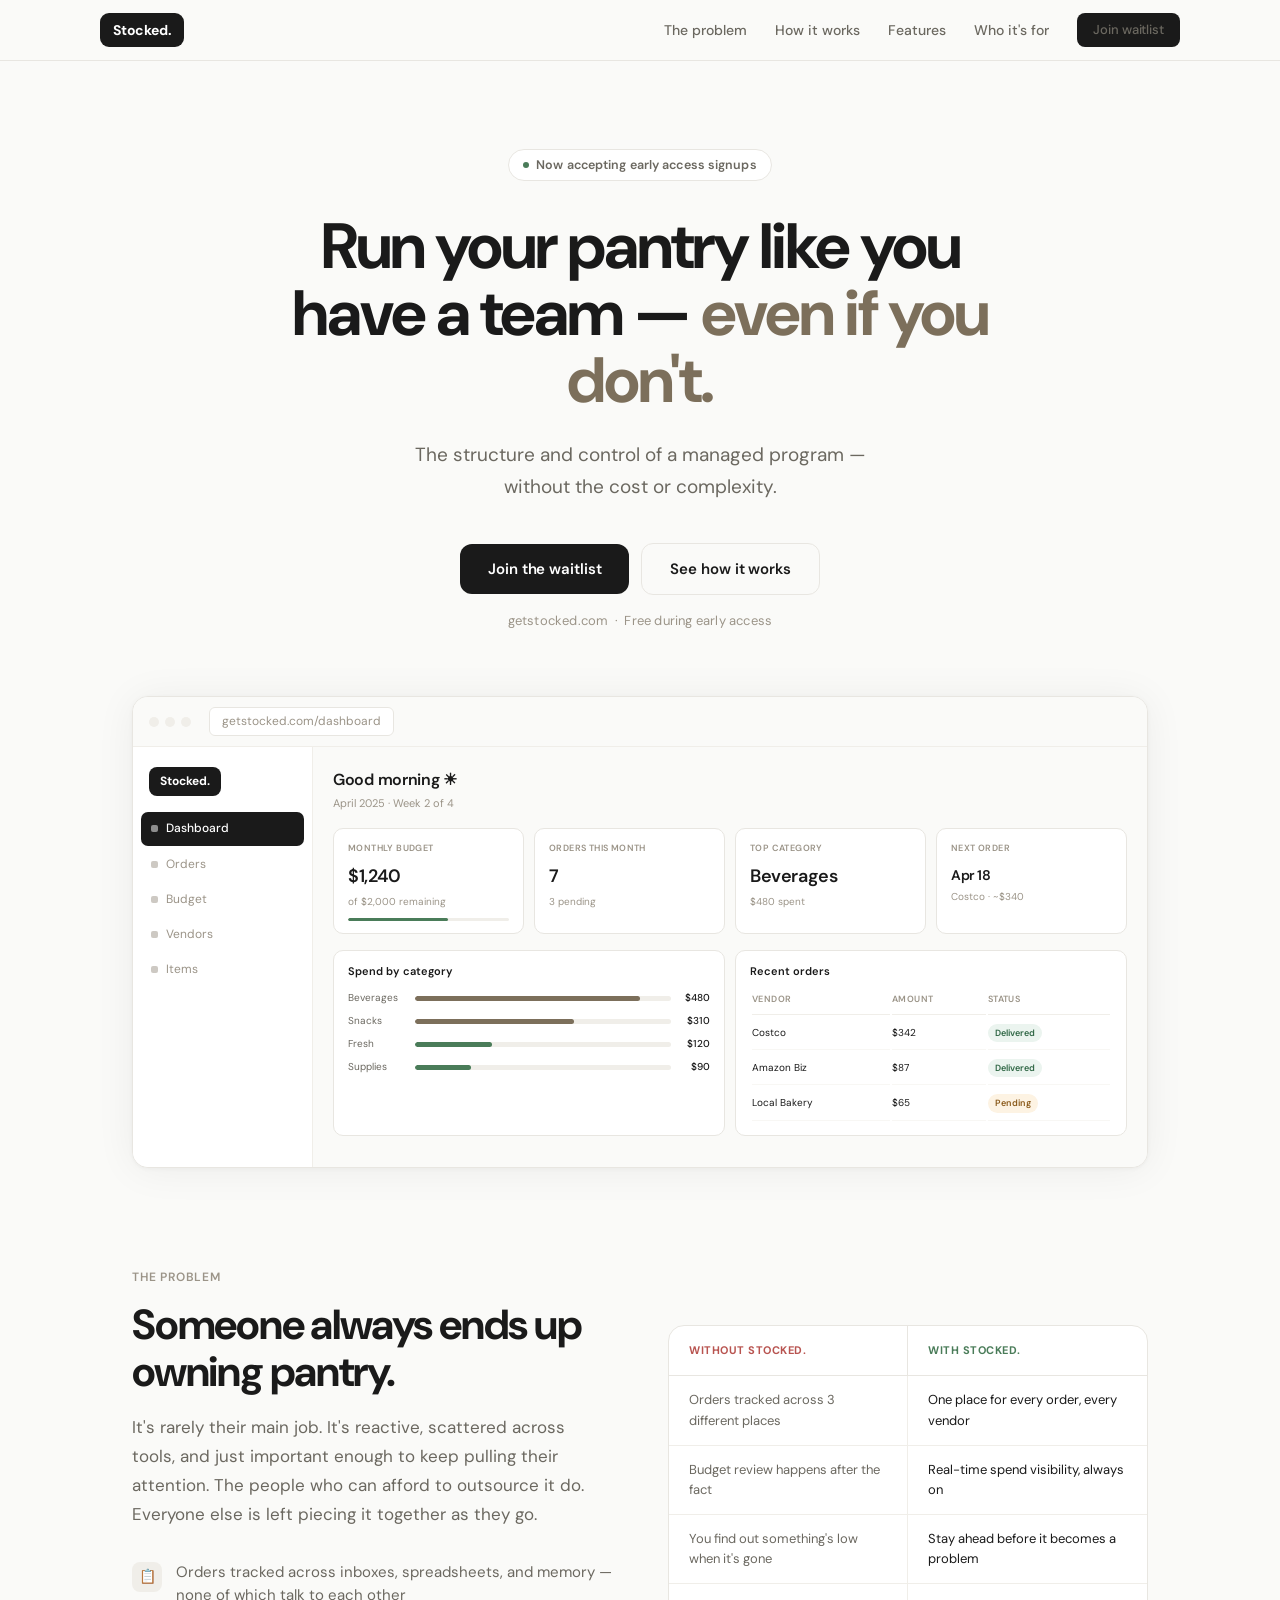
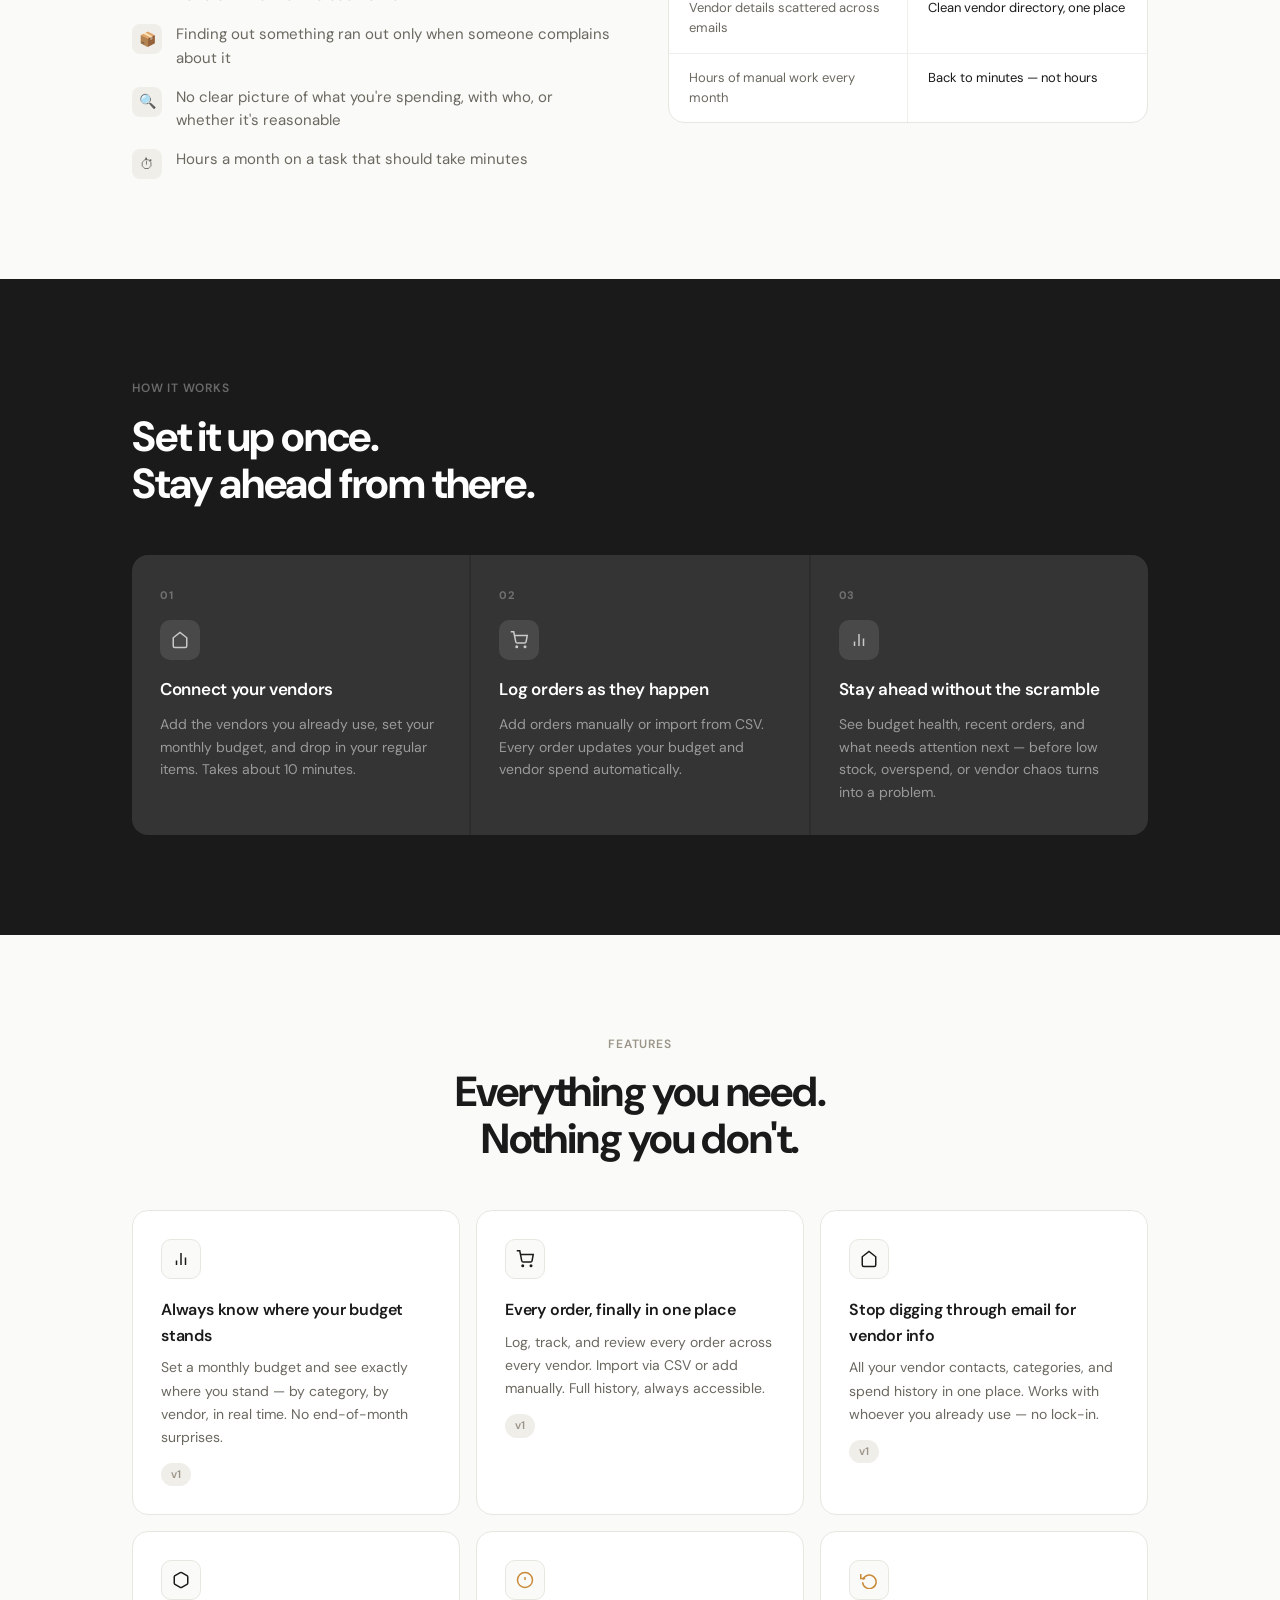
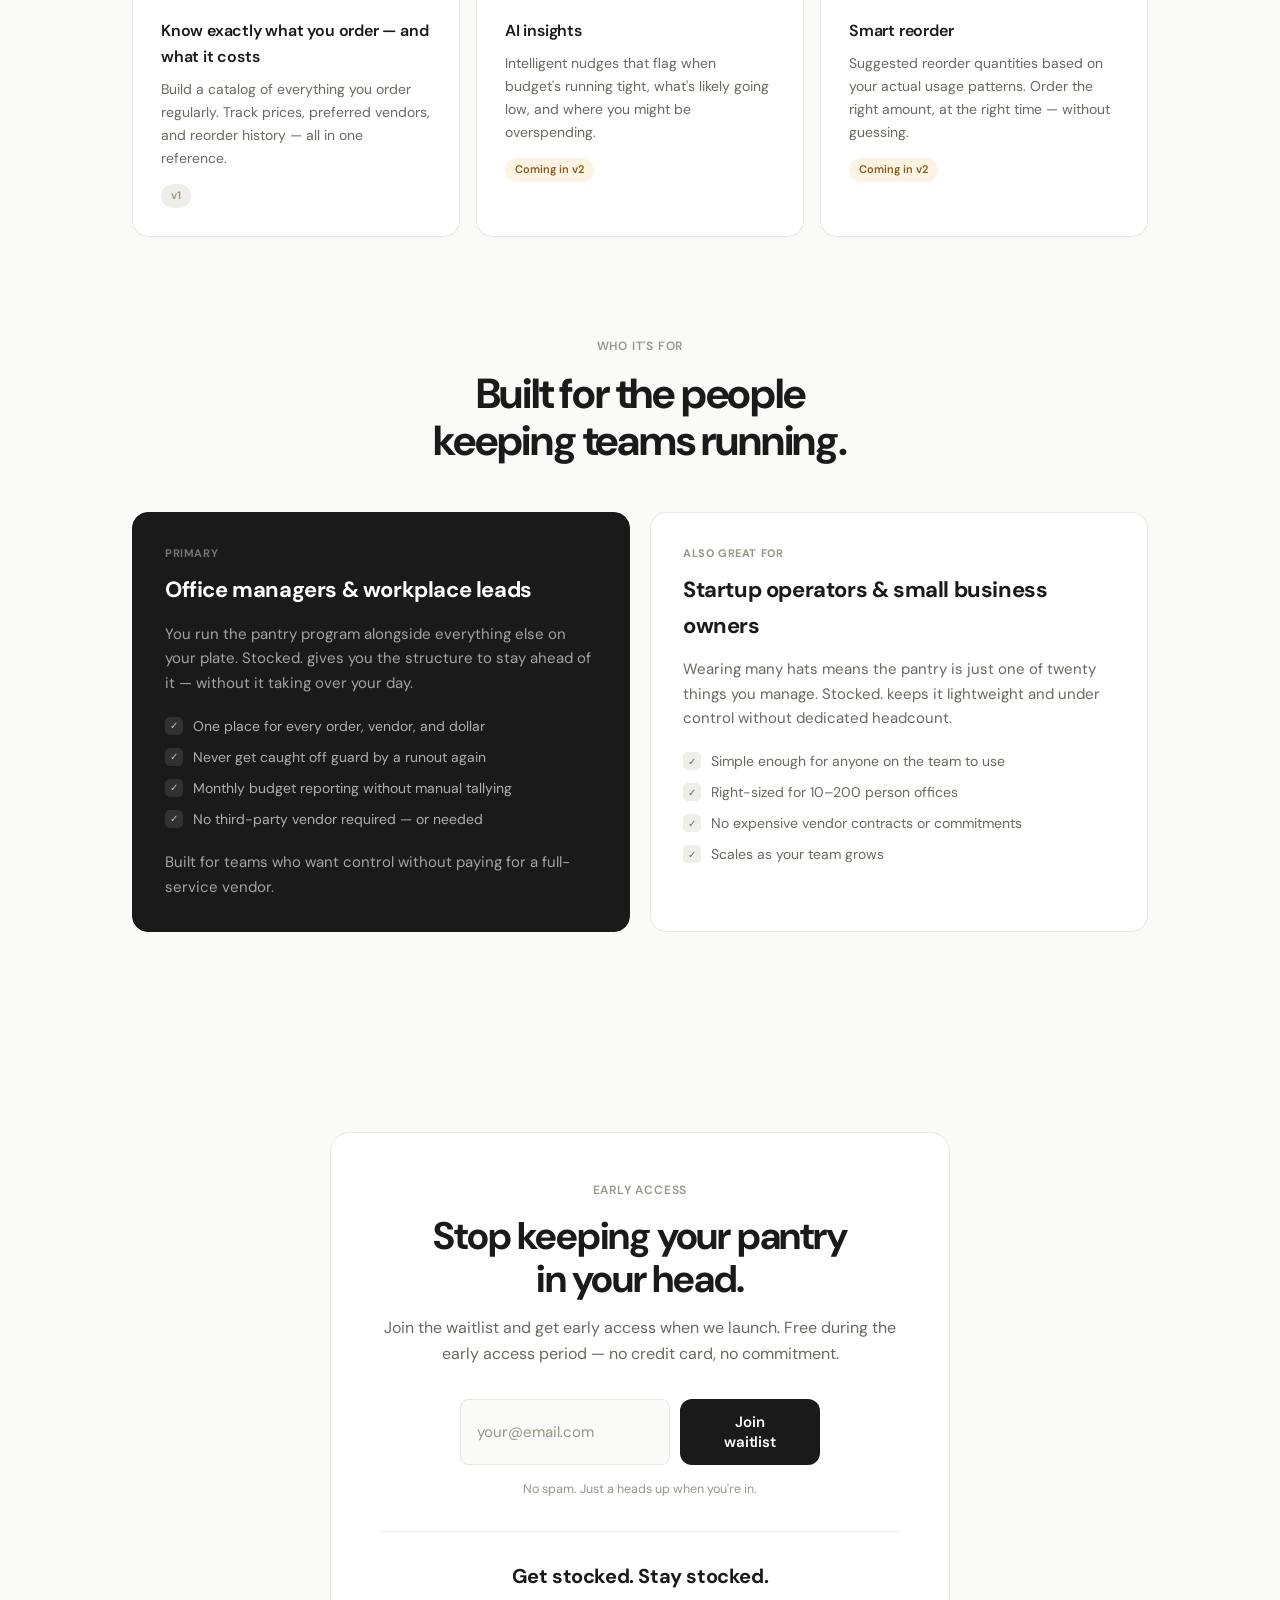
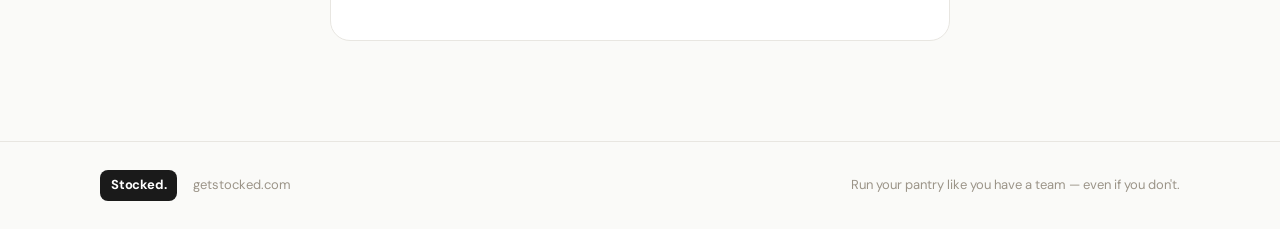
==== index.html @ e2b66bd1 "Add files via upload" ====
<!DOCTYPE html>
<html lang="en">
<head>
  <meta charset="UTF-8"/>
  <meta name="viewport" content="width=device-width, initial-scale=1.0"/>
  <title>Stocked. — Run your pantry like you have a team.</title>
  <link rel="preconnect" href="https://fonts.googleapis.com">
  <link href="https://fonts.googleapis.com/css2?family=DM+Sans:ital,wght@0,400;0,500;0,600;0,700;1,400&display=swap" rel="stylesheet">
  <style>
    /* ============================================================
       STOCKED. LANDING PAGE v3
       Merged best of v1 (structure, mockup, plumbing) +
       v2 (copy sensibility, problem framing) +
       new positioning: assistant, not OS
    ============================================================ */

    :root {
      --color-bg:           #FAFAF8;
      --color-surface:      #FFFFFF;
      --color-ink:          #1a1a1a;
      --color-ink-muted:    #6b6860;
      --color-ink-faint:    #9B9488;
      --color-border:       #E8E6E1;
      --color-border-light: #F0EEE9;
      --color-accent:       #1a1a1a;
      --color-accent-text:  #ffffff;
      --color-highlight:    #7C6F5B;
      --color-success:      #4A7C59;
      --color-warning:      #C98B3A;

      --font: 'DM Sans', -apple-system, sans-serif;
      --radius-sm: 8px;
      --radius-md: 12px;
      --radius-lg: 16px;
      --radius-pill: 99px;
      --max-width: 1080px;
      --section-gap: 100px;
    }

    * { box-sizing: border-box; margin: 0; padding: 0; }
    html { scroll-behavior: smooth; }

    body {
      font-family: var(--font);
      background: var(--color-bg);
      color: var(--color-ink);
      font-size: 16px;
      line-height: 1.6;
      -webkit-font-smoothing: antialiased;
    }

    /* ---- UTILITIES ---- */
    .container { max-width: var(--max-width); margin: 0 auto; padding: 0 32px; }
    .text-muted { color: var(--color-ink-muted); }

    /* ---- NAV ---- */
    nav {
      position: sticky;
      top: 0;
      z-index: 100;
      background: rgba(250,250,248,0.92);
      backdrop-filter: blur(12px);
      border-bottom: 1px solid var(--color-border);
      padding: 0 32px;
    }
    .nav-inner {
      max-width: var(--max-width);
      margin: 0 auto;
      height: 60px;
      display: flex;
      align-items: center;
      justify-content: space-between;
    }
    .nav-logo {
      background: var(--color-ink);
      color: #fff;
      font-weight: 700;
      font-size: 14px;
      padding: 6px 13px;
      border-radius: 9px;
      letter-spacing: -0.2px;
      text-decoration: none;
    }
    .nav-links {
      display: flex;
      align-items: center;
      gap: 28px;
      list-style: none;
    }
    .nav-links a {
      font-size: 14px;
      color: var(--color-ink-muted);
      text-decoration: none;
      font-weight: 500;
      transition: color 0.15s;
    }
    .nav-links a:hover { color: var(--color-ink); }
    .btn {
      display: inline-flex;
      align-items: center;
      justify-content: center;
      gap: 6px;
      padding: 9px 20px;
      border-radius: var(--radius-sm);
      font-size: 14px;
      font-weight: 600;
      font-family: var(--font);
      cursor: pointer;
      border: none;
      text-decoration: none;
      transition: all 0.15s;
      letter-spacing: -0.1px;
    }
    .btn-primary {
      background: var(--color-accent);
      color: var(--color-accent-text);
    }
    .btn-primary:hover { opacity: 0.88; transform: translateY(-1px); }
    .btn-outline {
      background: transparent;
      color: var(--color-ink);
      border: 1px solid var(--color-border);
    }
    .btn-outline:hover { background: var(--color-surface); }
    .btn-lg { padding: 13px 28px; font-size: 15px; border-radius: var(--radius-md); }

    /* ---- HERO ---- */
    .hero {
      padding: 88px 0 64px;
      text-align: center;
    }
    .hero-eyebrow {
      display: inline-flex;
      align-items: center;
      gap: 7px;
      background: var(--color-surface);
      border: 1px solid var(--color-border);
      border-radius: var(--radius-pill);
      padding: 5px 14px;
      font-size: 12.5px;
      font-weight: 600;
      color: var(--color-ink-muted);
      margin-bottom: 32px;
      letter-spacing: 0.1px;
    }
    .hero-eyebrow-dot {
      width: 6px; height: 6px;
      border-radius: 50%;
      background: var(--color-success);
    }
    .hero-headline {
      font-size: clamp(38px, 5.5vw, 64px);
      font-weight: 700;
      letter-spacing: -2px;
      line-height: 1.05;
      color: var(--color-ink);
      max-width: 820px;
      margin: 0 auto 24px;
    }
    .hero-headline em {
      font-style: normal;
      color: var(--color-highlight);
    }
    .hero-subline {
      font-size: 19px;
      color: var(--color-ink-muted);
      max-width: 520px;
      margin: 0 auto 40px;
      line-height: 1.7;
      font-weight: 400;
    }
    .hero-cta {
      display: flex;
      align-items: center;
      justify-content: center;
      gap: 12px;
      margin-bottom: 16px;
    }
    .hero-tagline {
      font-size: 13px;
      color: var(--color-ink-faint);
      letter-spacing: 0.2px;
    }

    /* ---- DASHBOARD MOCKUP ---- */
    .mockup-wrap {
      padding: 0 0 var(--section-gap);
    }
    .mockup-frame {
      background: var(--color-surface);
      border: 1px solid var(--color-border);
      border-radius: var(--radius-lg);
      overflow: hidden;
      box-shadow: 0 2px 40px rgba(0,0,0,0.06), 0 1px 4px rgba(0,0,0,0.04);
    }
    .mockup-bar {
      background: var(--color-bg);
      border-bottom: 1px solid var(--color-border-light);
      padding: 10px 16px;
      display: flex;
      align-items: center;
      gap: 6px;
    }
    .mockup-dot { width: 10px; height: 10px; border-radius: 50%; }
    .mockup-url {
      background: var(--color-surface);
      border: 1px solid var(--color-border);
      border-radius: 6px;
      padding: 4px 12px;
      font-size: 12px;
      color: var(--color-ink-faint);
      margin: 0 12px;
      text-align: center;
    }
    .dash-inner {
      display: flex;
      height: 420px;
    }
    .dash-sidebar {
      width: 180px;
      min-width: 180px;
      background: var(--color-surface);
      border-right: 1px solid var(--color-border-light);
      padding: 16px 8px;
    }
    .dash-logo-pill {
      background: var(--color-ink);
      color: #fff;
      font-weight: 700;
      font-size: 12px;
      padding: 5px 11px;
      border-radius: 8px;
      display: inline-block;
      margin: 4px 8px 16px;
    }
    .dash-nav-item {
      display: flex;
      align-items: center;
      gap: 8px;
      padding: 7px 10px;
      border-radius: 7px;
      font-size: 12px;
      color: var(--color-ink-faint);
      margin-bottom: 2px;
    }
    .dash-nav-item.active {
      background: var(--color-ink);
      color: #fff;
      font-weight: 500;
    }
    .dash-nav-dot { width: 7px; height: 7px; border-radius: 2px; background: currentColor; opacity: 0.5; flex-shrink: 0; }
    .dash-main { flex: 1; padding: 20px; overflow: hidden; background: var(--color-bg); }
    .dash-greeting { font-size: 16px; font-weight: 600; color: var(--color-ink); margin-bottom: 2px; letter-spacing: -0.3px; }
    .dash-sub { font-size: 11px; color: var(--color-ink-faint); margin-bottom: 16px; }
    .dash-kpis { display: grid; grid-template-columns: repeat(4,1fr); gap: 10px; margin-bottom: 16px; }
    .dash-kpi { background: var(--color-surface); border: 1px solid var(--color-border); border-radius: 10px; padding: 12px 14px; }
    .dash-kpi-label { font-size: 9px; color: var(--color-ink-faint); font-weight: 600; text-transform: uppercase; letter-spacing: 0.4px; margin-bottom: 6px; }
    .dash-kpi-val { font-size: 18px; font-weight: 600; color: var(--color-ink); letter-spacing: -0.4px; }
    .dash-kpi-sub { font-size: 10px; color: var(--color-ink-faint); margin-top: 3px; }
    .dash-prog { height: 3px; background: var(--color-border-light); border-radius: 99px; margin-top: 8px; overflow: hidden; }
    .dash-prog-fill { height: 100%; border-radius: 99px; background: var(--color-success); }
    .dash-cols { display: grid; grid-template-columns: 1fr 1fr; gap: 10px; }
    .dash-card { background: var(--color-surface); border: 1px solid var(--color-border); border-radius: 10px; padding: 12px 14px; }
    .dash-card-title { font-size: 11px; font-weight: 600; color: var(--color-ink); margin-bottom: 10px; }
    .dash-bar-row { display: flex; align-items: center; gap: 7px; margin-bottom: 7px; }
    .dash-bar-label { font-size: 10px; color: var(--color-ink-muted); width: 60px; flex-shrink: 0; }
    .dash-bar-track { flex: 1; height: 5px; background: var(--color-border-light); border-radius: 99px; overflow: hidden; }
    .dash-bar-fill { height: 100%; border-radius: 99px; background: var(--color-highlight); }
    .dash-bar-amt { font-size: 10px; color: var(--color-ink); font-weight: 500; width: 32px; text-align: right; }
    .dash-table { width: 100%; }
    .dash-th { font-size: 9px; font-weight: 600; color: var(--color-ink-faint); text-transform: uppercase; letter-spacing: 0.4px; padding-bottom: 7px; border-bottom: 1px solid var(--color-border-light); text-align: left; }
    .dash-td { font-size: 10px; padding: 7px 0; border-bottom: 1px solid #F8F7F4; color: var(--color-ink); }
    .dash-badge { display: inline-flex; padding: 2px 7px; border-radius: 99px; font-size: 9px; font-weight: 600; }
    .dash-badge-green { background: #EBF4EF; color: #2E6644; }
    .dash-badge-amber { background: #FDF3E3; color: #8A5A1A; }

    /* ---- SECTION SHARED ---- */
    .section { padding: var(--section-gap) 0; }
    .section-eyebrow {
      font-size: 12px;
      font-weight: 600;
      text-transform: uppercase;
      letter-spacing: 0.8px;
      color: var(--color-ink-faint);
      margin-bottom: 14px;
    }
    .section-headline {
      font-size: clamp(28px, 3.5vw, 42px);
      font-weight: 700;
      letter-spacing: -1.2px;
      line-height: 1.12;
      color: var(--color-ink);
      margin-bottom: 18px;
    }
    .section-body {
      font-size: 17px;
      color: var(--color-ink-muted);
      line-height: 1.7;
      max-width: 540px;
    }

    /* ---- PROBLEM ---- */
    .problem-grid {
      display: grid;
      grid-template-columns: 1fr 1fr;
      gap: 56px;
      align-items: center;
    }
    .pain-list { list-style: none; display: flex; flex-direction: column; gap: 16px; margin-top: 32px; }
    .pain-item {
      display: flex;
      align-items: flex-start;
      gap: 14px;
      font-size: 15px;
      color: var(--color-ink-muted);
      line-height: 1.55;
    }
    .pain-icon {
      width: 30px;
      height: 30px;
      border-radius: 8px;
      background: var(--color-border-light);
      display: flex;
      align-items: center;
      justify-content: center;
      flex-shrink: 0;
      margin-top: 1px;
      font-size: 14px;
    }

    /* ---- BEFORE / AFTER ---- */
    .before-after {
      background: var(--color-surface);
      border: 1px solid var(--color-border);
      border-radius: var(--radius-lg);
      overflow: hidden;
    }
    .ba-header {
      display: grid;
      grid-template-columns: 1fr 1fr;
    }
    .ba-col {
      padding: 16px 20px;
      border-bottom: 1px solid var(--color-border);
    }
    .ba-col:first-child { border-right: 1px solid var(--color-border); }
    .ba-label {
      font-size: 11px;
      font-weight: 700;
      text-transform: uppercase;
      letter-spacing: 0.5px;
      margin-bottom: 0;
    }
    .ba-label.before { color: #B85450; }
    .ba-label.after { color: var(--color-success); }
    .ba-body { display: grid; grid-template-columns: 1fr 1fr; }
    .ba-item {
      padding: 14px 20px;
      font-size: 13px;
      color: var(--color-ink-muted);
      border-bottom: 1px solid var(--color-border-light);
      line-height: 1.55;
    }
    .ba-item:nth-child(odd) { border-right: 1px solid var(--color-border-light); }
    .ba-item.positive { color: var(--color-ink); }

    /* ---- HOW IT WORKS ---- */
    .how-bg {
      background: var(--color-ink);
      color: #fff;
      padding: var(--section-gap) 0;
    }
    .how-bg .section-eyebrow { color: rgba(255,255,255,0.35); }
    .how-bg .section-headline { color: #fff; }
    .steps-grid {
      display: grid;
      grid-template-columns: repeat(3,1fr);
      gap: 2px;
      margin-top: 48px;
      background: rgba(255,255,255,0.08);
      border-radius: var(--radius-lg);
      overflow: hidden;
    }
    .step {
      background: rgba(255,255,255,0.04);
      padding: 32px 28px;
      transition: background 0.2s;
    }
    .step:hover { background: rgba(255,255,255,0.08); }
    .step-num {
      font-size: 11px;
      font-weight: 700;
      color: rgba(255,255,255,0.3);
      letter-spacing: 0.5px;
      margin-bottom: 16px;
    }
    .step-icon {
      width: 40px;
      height: 40px;
      border-radius: 10px;
      background: rgba(255,255,255,0.1);
      display: flex;
      align-items: center;
      justify-content: center;
      margin-bottom: 16px;
    }
    .step-title {
      font-size: 17px;
      font-weight: 600;
      color: #fff;
      margin-bottom: 10px;
      letter-spacing: -0.3px;
    }
    .step-desc {
      font-size: 14px;
      color: rgba(255,255,255,0.5);
      line-height: 1.6;
    }

    /* ---- FEATURES ---- */
    .features-grid {
      display: grid;
      grid-template-columns: repeat(3,1fr);
      gap: 16px;
      margin-top: 48px;
    }
    .feature-card {
      background: var(--color-surface);
      border: 1px solid var(--color-border);
      border-radius: var(--radius-lg);
      padding: 28px;
      transition: transform 0.2s, box-shadow 0.2s;
    }
    .feature-card:hover {
      transform: translateY(-2px);
      box-shadow: 0 8px 24px rgba(0,0,0,0.06);
    }
    .feature-icon {
      width: 40px;
      height: 40px;
      border-radius: 10px;
      background: var(--color-bg);
      border: 1px solid var(--color-border);
      display: flex;
      align-items: center;
      justify-content: center;
      margin-bottom: 18px;
    }
    .feature-title {
      font-size: 16px;
      font-weight: 600;
      color: var(--color-ink);
      margin-bottom: 8px;
      letter-spacing: -0.2px;
    }
    .feature-desc {
      font-size: 14px;
      color: var(--color-ink-muted);
      line-height: 1.65;
    }
    .feature-tag {
      display: inline-block;
      margin-top: 14px;
      font-size: 11px;
      font-weight: 600;
      padding: 3px 10px;
      border-radius: var(--radius-pill);
      background: var(--color-border-light);
      color: var(--color-ink-faint);
    }
    .feature-tag.v2 { background: #FDF3E3; color: #8A5A1A; }

    /* ---- WHO IT'S FOR ---- */
    .who-grid {
      display: grid;
      grid-template-columns: 1fr 1fr;
      gap: 20px;
      margin-top: 48px;
    }
    .who-card {
      background: var(--color-surface);
      border: 1px solid var(--color-border);
      border-radius: var(--radius-lg);
      padding: 32px;
    }
    .who-card.featured {
      background: var(--color-ink);
      border-color: var(--color-ink);
    }
    .who-label {
      font-size: 11px;
      font-weight: 700;
      text-transform: uppercase;
      letter-spacing: 0.6px;
      color: var(--color-ink-faint);
      margin-bottom: 10px;
    }
    .who-card.featured .who-label { color: rgba(255,255,255,0.4); }
    .who-title {
      font-size: 22px;
      font-weight: 700;
      color: var(--color-ink);
      letter-spacing: -0.4px;
      margin-bottom: 14px;
    }
    .who-card.featured .who-title { color: #fff; }
    .who-desc {
      font-size: 15px;
      color: var(--color-ink-muted);
      line-height: 1.65;
      margin-bottom: 20px;
    }
    .who-card.featured .who-desc { color: rgba(255,255,255,0.6); }
    .who-list { list-style: none; display: flex; flex-direction: column; gap: 10px; }
    .who-list li {
      display: flex;
      align-items: flex-start;
      gap: 10px;
      font-size: 14px;
      color: var(--color-ink-muted);
      line-height: 1.5;
    }
    .who-card.featured .who-list li { color: rgba(255,255,255,0.65); }
    .who-check {
      width: 18px; height: 18px;
      border-radius: 5px;
      background: var(--color-border-light);
      display: flex; align-items: center; justify-content: center;
      flex-shrink: 0; margin-top: 1px;
      font-size: 10px; color: var(--color-success);
    }
    .who-card.featured .who-check { background: rgba(255,255,255,0.1); color: rgba(255,255,255,0.7); }

    /* ---- WAITLIST ---- */
    .waitlist-section {
      padding: var(--section-gap) 0;
      text-align: center;
    }
    .waitlist-card {
      background: var(--color-surface);
      border: 1px solid var(--color-border);
      border-radius: 20px;
      padding: 48px;
      max-width: 620px;
      margin: 0 auto;
    }
    .waitlist-headline {
      font-size: clamp(28px, 3vw, 40px);
      font-weight: 700;
      letter-spacing: -1.2px;
      line-height: 1.12;
      color: var(--color-ink);
      margin-bottom: 14px;
    }
    .waitlist-sub {
      font-size: 16px;
      color: var(--color-ink-muted);
      margin-bottom: 32px;
      line-height: 1.65;
    }
    .waitlist-form {
      display: flex;
      gap: 10px;
      max-width: 360px;
      margin: 0 auto 14px;
    }
    .waitlist-input {
      flex: 1;
      padding: 12px 16px;
      border: 1px solid var(--color-border);
      border-radius: var(--radius-sm);
      font-size: 15px;
      font-family: var(--font);
      background: var(--color-bg);
      color: var(--color-ink);
      outline: none;
      transition: border-color 0.15s;
    }
    .waitlist-input:focus { border-color: var(--color-ink); }
    .waitlist-input::placeholder { color: var(--color-ink-faint); }
    .waitlist-note {
      font-size: 12.5px;
      color: var(--color-ink-faint);
    }
    .waitlist-tagline {
      font-size: 20px;
      font-weight: 700;
      color: var(--color-ink);
      letter-spacing: -0.4px;
      margin-top: 32px;
      padding-top: 28px;
      border-top: 1px solid var(--color-border-light);
    }

    /* ---- FOOTER ---- */
    footer {
      border-top: 1px solid var(--color-border);
      padding: 28px 32px;
    }
    .footer-inner {
      max-width: var(--max-width);
      margin: 0 auto;
      display: flex;
      align-items: center;
      justify-content: space-between;
    }
    .footer-left { display: flex; align-items: center; gap: 16px; }
    .footer-tagline { font-size: 13px; color: var(--color-ink-faint); }
    .footer-right { font-size: 13px; color: var(--color-ink-faint); }

    /* ---- ANIMATIONS ---- */
    @keyframes fadeUp {
      from { opacity: 0; transform: translateY(16px); }
      to   { opacity: 1; transform: translateY(0); }
    }
    .hero-eyebrow { animation: fadeUp 0.5s ease both; }
    .hero-headline { animation: fadeUp 0.5s 0.1s ease both; }
    .hero-subline  { animation: fadeUp 0.5s 0.2s ease both; }
    .hero-cta      { animation: fadeUp 0.5s 0.3s ease both; }
    .hero-tagline  { animation: fadeUp 0.5s 0.4s ease both; }

    /* ---- MOBILE ---- */
    @media (max-width: 768px) {
      .problem-grid, .who-grid, .steps-grid, .features-grid { grid-template-columns: 1fr; }
      .ba-header, .ba-body { grid-template-columns: 1fr; }
      .ba-col:first-child { border-right: none; }
      .ba-item:nth-child(odd) { border-right: none; }
      .dash-inner { height: auto; flex-direction: column; }
      .dash-sidebar { width: 100%; min-width: unset; display: flex; gap: 6px; padding: 10px; }
      nav .nav-links { display: none; }
      .waitlist-form { flex-direction: column; }
    }
  </style>
</head>
<body>

<!-- NAV -->
<nav>
  <div class="nav-inner">
    <a href="#" class="nav-logo">Stocked.</a>
    <ul class="nav-links">
      <li><a href="#problem">The problem</a></li>
      <li><a href="#how">How it works</a></li>
      <li><a href="#features">Features</a></li>
      <li><a href="#who">Who it's for</a></li>
      <li><a href="#waitlist" class="btn btn-primary" style="padding:7px 16px;font-size:13px;">Join waitlist</a></li>
    </ul>
  </div>
</nav>

<!-- HERO -->
<section class="hero">
  <div class="container">
    <div class="hero-eyebrow">
      <div class="hero-eyebrow-dot"></div>
      Now accepting early access signups
    </div>
    <h1 class="hero-headline">
      Run your pantry like you<br>have a team — <em>even if you don't.</em>
    </h1>
    <p class="hero-subline">
      The structure and control of a managed program — without the cost or complexity.
    </p>
    <div class="hero-cta">
      <a href="#waitlist" class="btn btn-primary btn-lg">Join the waitlist</a>
      <a href="#how" class="btn btn-outline btn-lg">See how it works</a>
    </div>
    <p class="hero-tagline">getstocked.com &nbsp;·&nbsp; Free during early access</p>
  </div>
</section>

<!-- DASHBOARD MOCKUP -->
<div class="mockup-wrap">
  <div class="container">
    <div class="mockup-frame">
      <div class="mockup-bar">
        <div class="mockup-dot" style="background:#F0EEE9;"></div>
        <div class="mockup-dot" style="background:#F0EEE9;"></div>
        <div class="mockup-dot" style="background:#F0EEE9;"></div>
        <div class="mockup-url">getstocked.com/dashboard</div>
      </div>
      <div class="dash-inner">
        <div class="dash-sidebar">
          <div class="dash-logo-pill">Stocked.</div>
          <div class="dash-nav-item active"><div class="dash-nav-dot"></div> Dashboard</div>
          <div class="dash-nav-item"><div class="dash-nav-dot"></div> Orders</div>
          <div class="dash-nav-item"><div class="dash-nav-dot"></div> Budget</div>
          <div class="dash-nav-item"><div class="dash-nav-dot"></div> Vendors</div>
          <div class="dash-nav-item"><div class="dash-nav-dot"></div> Items</div>
        </div>
        <div class="dash-main">
          <div class="dash-greeting">Good morning ☀</div>
          <div class="dash-sub">April 2025 · Week 2 of 4</div>
          <div class="dash-kpis">
            <div class="dash-kpi">
              <div class="dash-kpi-label">Monthly Budget</div>
              <div class="dash-kpi-val">$1,240</div>
              <div class="dash-kpi-sub">of $2,000 remaining</div>
              <div class="dash-prog"><div class="dash-prog-fill" style="width:62%"></div></div>
            </div>
            <div class="dash-kpi">
              <div class="dash-kpi-label">Orders This Month</div>
              <div class="dash-kpi-val">7</div>
              <div class="dash-kpi-sub">3 pending</div>
            </div>
            <div class="dash-kpi">
              <div class="dash-kpi-label">Top Category</div>
              <div class="dash-kpi-val">Beverages</div>
              <div class="dash-kpi-sub">$480 spent</div>
            </div>
            <div class="dash-kpi">
              <div class="dash-kpi-label">Next Order</div>
              <div class="dash-kpi-val" style="font-size:14px;padding-top:2px;">Apr 18</div>
              <div class="dash-kpi-sub">Costco · ~$340</div>
            </div>
          </div>
          <div class="dash-cols">
            <div class="dash-card">
              <div class="dash-card-title">Spend by category</div>
              <div class="dash-bar-row"><div class="dash-bar-label">Beverages</div><div class="dash-bar-track"><div class="dash-bar-fill" style="width:88%"></div></div><div class="dash-bar-amt">$480</div></div>
              <div class="dash-bar-row"><div class="dash-bar-label">Snacks</div><div class="dash-bar-track"><div class="dash-bar-fill" style="width:62%"></div></div><div class="dash-bar-amt">$310</div></div>
              <div class="dash-bar-row"><div class="dash-bar-label">Fresh</div><div class="dash-bar-track"><div class="dash-bar-fill" style="width:30%;background:var(--color-success)"></div></div><div class="dash-bar-amt">$120</div></div>
              <div class="dash-bar-row"><div class="dash-bar-label">Supplies</div><div class="dash-bar-track"><div class="dash-bar-fill" style="width:22%;background:var(--color-success)"></div></div><div class="dash-bar-amt">$90</div></div>
            </div>
            <div class="dash-card">
              <div class="dash-card-title">Recent orders</div>
              <table class="dash-table">
                <thead><tr><th class="dash-th">Vendor</th><th class="dash-th">Amount</th><th class="dash-th">Status</th></tr></thead>
                <tbody>
                  <tr><td class="dash-td">Costco</td><td class="dash-td">$342</td><td class="dash-td"><span class="dash-badge dash-badge-green">Delivered</span></td></tr>
                  <tr><td class="dash-td">Amazon Biz</td><td class="dash-td">$87</td><td class="dash-td"><span class="dash-badge dash-badge-green">Delivered</span></td></tr>
                  <tr><td class="dash-td">Local Bakery</td><td class="dash-td">$65</td><td class="dash-td"><span class="dash-badge dash-badge-amber">Pending</span></td></tr>
                </tbody>
              </table>
            </div>
          </div>
        </div>
      </div>
    </div>
  </div>
</div>

<!-- PROBLEM -->
<section class="section" style="padding-top:0;" id="problem">
  <div class="container">
    <div class="problem-grid">
      <div>
        <div class="section-eyebrow">The problem</div>
        <h2 class="section-headline">Someone always ends up owning pantry.</h2>
        <p class="section-body">It's rarely their main job. It's reactive, scattered across tools, and just important enough to keep pulling their attention. The people who can afford to outsource it do. Everyone else is left piecing it together as they go.</p>
        <ul class="pain-list">
          <li class="pain-item"><div class="pain-icon">📋</div>Orders tracked across inboxes, spreadsheets, and memory — none of which talk to each other</li>
          <li class="pain-item"><div class="pain-icon">📦</div>Finding out something ran out only when someone complains about it</li>
          <li class="pain-item"><div class="pain-icon">🔍</div>No clear picture of what you're spending, with who, or whether it's reasonable</li>
          <li class="pain-item"><div class="pain-icon">⏱</div>Hours a month on a task that should take minutes</li>
        </ul>
      </div>
      <div class="before-after">
        <div class="ba-header">
          <div class="ba-col"><div class="ba-label before">Without Stocked.</div></div>
          <div class="ba-col"><div class="ba-label after">With Stocked.</div></div>
        </div>
        <div class="ba-body">
          <div class="ba-item">Orders tracked across 3 different places</div>
          <div class="ba-item positive">One place for every order, every vendor</div>
          <div class="ba-item">Budget review happens after the fact</div>
          <div class="ba-item positive">Real-time spend visibility, always on</div>
          <div class="ba-item">You find out something's low when it's gone</div>
          <div class="ba-item positive">Stay ahead before it becomes a problem</div>
          <div class="ba-item">Vendor details scattered across emails</div>
          <div class="ba-item positive">Clean vendor directory, one place</div>
          <div class="ba-item" style="border-bottom:none;">Hours of manual work every month</div>
          <div class="ba-item positive" style="border-bottom:none;">Back to minutes — not hours</div>
        </div>
      </div>
    </div>
  </div>
</section>

<!-- HOW IT WORKS -->
<section class="how-bg" id="how">
  <div class="container">
    <div class="section-eyebrow">How it works</div>
    <h2 class="section-headline" style="color:#fff;max-width:480px;">Set it up once.<br>Stay ahead from there.</h2>
    <div class="steps-grid">
      <div class="step">
        <div class="step-num">01</div>
        <div class="step-icon">
          <svg width="18" height="18" viewBox="0 0 24 24" fill="none" stroke="rgba(255,255,255,0.7)" stroke-width="2"><path d="M3 9l9-7 9 7v11a2 2 0 0 1-2 2H5a2 2 0 0 1-2-2z"/></svg>
        </div>
        <div class="step-title">Connect your vendors</div>
        <div class="step-desc">Add the vendors you already use, set your monthly budget, and drop in your regular items. Takes about 10 minutes.</div>
      </div>
      <div class="step">
        <div class="step-num">02</div>
        <div class="step-icon">
          <svg width="18" height="18" viewBox="0 0 24 24" fill="none" stroke="rgba(255,255,255,0.7)" stroke-width="2"><circle cx="9" cy="21" r="1"/><circle cx="20" cy="21" r="1"/><path d="M1 1h4l2.68 13.39a2 2 0 0 0 2 1.61h9.72a2 2 0 0 0 2-1.61L23 6H6"/></svg>
        </div>
        <div class="step-title">Log orders as they happen</div>
        <div class="step-desc">Add orders manually or import from CSV. Every order updates your budget and vendor spend automatically.</div>
      </div>
      <div class="step">
        <div class="step-num">03</div>
        <div class="step-icon">
          <svg width="18" height="18" viewBox="0 0 24 24" fill="none" stroke="rgba(255,255,255,0.7)" stroke-width="2"><line x1="18" y1="20" x2="18" y2="10"/><line x1="12" y1="20" x2="12" y2="4"/><line x1="6" y1="20" x2="6" y2="14"/></svg>
        </div>
        <div class="step-title">Stay ahead without the scramble</div>
        <div class="step-desc">See budget health, recent orders, and what needs attention next — before low stock, overspend, or vendor chaos turns into a problem.</div>
      </div>
    </div>
  </div>
</section>

<!-- FEATURES -->
<section class="section" id="features">
  <div class="container">
    <div style="text-align:center;max-width:560px;margin:0 auto;">
      <div class="section-eyebrow">Features</div>
      <h2 class="section-headline">Everything you need.<br>Nothing you don't.</h2>
    </div>
    <div class="features-grid">
      <div class="feature-card">
        <div class="feature-icon">
          <svg width="18" height="18" viewBox="0 0 24 24" fill="none" stroke="var(--color-ink)" stroke-width="2"><line x1="18" y1="20" x2="18" y2="10"/><line x1="12" y1="20" x2="12" y2="4"/><line x1="6" y1="20" x2="6" y2="14"/></svg>
        </div>
        <div class="feature-title">Always know where your budget stands</div>
        <div class="feature-desc">Set a monthly budget and see exactly where you stand — by category, by vendor, in real time. No end-of-month surprises.</div>
        <span class="feature-tag">v1</span>
      </div>
      <div class="feature-card">
        <div class="feature-icon">
          <svg width="18" height="18" viewBox="0 0 24 24" fill="none" stroke="var(--color-ink)" stroke-width="2"><circle cx="9" cy="21" r="1"/><circle cx="20" cy="21" r="1"/><path d="M1 1h4l2.68 13.39a2 2 0 0 0 2 1.61h9.72a2 2 0 0 0 2-1.61L23 6H6"/></svg>
        </div>
        <div class="feature-title">Every order, finally in one place</div>
        <div class="feature-desc">Log, track, and review every order across every vendor. Import via CSV or add manually. Full history, always accessible.</div>
        <span class="feature-tag">v1</span>
      </div>
      <div class="feature-card">
        <div class="feature-icon">
          <svg width="18" height="18" viewBox="0 0 24 24" fill="none" stroke="var(--color-ink)" stroke-width="2"><path d="M3 9l9-7 9 7v11a2 2 0 0 1-2 2H5a2 2 0 0 1-2-2z"/></svg>
        </div>
        <div class="feature-title">Stop digging through email for vendor info</div>
        <div class="feature-desc">All your vendor contacts, categories, and spend history in one place. Works with whoever you already use — no lock-in.</div>
        <span class="feature-tag">v1</span>
      </div>
      <div class="feature-card">
        <div class="feature-icon">
          <svg width="18" height="18" viewBox="0 0 24 24" fill="none" stroke="var(--color-ink)" stroke-width="2"><path d="M21 16V8a2 2 0 0 0-1-1.73l-7-4a2 2 0 0 0-2 0l-7 4A2 2 0 0 0 3 8v8a2 2 0 0 0 1 1.73l7 4a2 2 0 0 0 2 0l7-4A2 2 0 0 0 21 16z"/></svg>
        </div>
        <div class="feature-title">Know exactly what you order — and what it costs</div>
        <div class="feature-desc">Build a catalog of everything you order regularly. Track prices, preferred vendors, and reorder history — all in one reference.</div>
        <span class="feature-tag">v1</span>
      </div>
      <div class="feature-card">
        <div class="feature-icon">
          <svg width="18" height="18" viewBox="0 0 24 24" fill="none" stroke="var(--color-warning)" stroke-width="2"><circle cx="12" cy="12" r="10"/><line x1="12" y1="8" x2="12" y2="12"/><line x1="12" y1="16" x2="12.01" y2="16"/></svg>
        </div>
        <div class="feature-title">AI insights</div>
        <div class="feature-desc">Intelligent nudges that flag when budget's running tight, what's likely going low, and where you might be overspending.</div>
        <span class="feature-tag v2">Coming in v2</span>
      </div>
      <div class="feature-card">
        <div class="feature-icon">
          <svg width="18" height="18" viewBox="0 0 24 24" fill="none" stroke="var(--color-warning)" stroke-width="2"><polyline points="1 4 1 10 7 10"/><path d="M3.51 15a9 9 0 1 0 .49-3.5"/></svg>
        </div>
        <div class="feature-title">Smart reorder</div>
        <div class="feature-desc">Suggested reorder quantities based on your actual usage patterns. Order the right amount, at the right time — without guessing.</div>
        <span class="feature-tag v2">Coming in v2</span>
      </div>
    </div>
  </div>
</section>

<!-- WHO IT'S FOR -->
<section class="section" style="padding-top:0;" id="who">
  <div class="container">
    <div style="text-align:center;max-width:520px;margin:0 auto;">
      <div class="section-eyebrow">Who it's for</div>
      <h2 class="section-headline">Built for the people<br>keeping teams running.</h2>
    </div>
    <div class="who-grid">
      <div class="who-card featured">
        <div class="who-label">Primary</div>
        <div class="who-title">Office managers & workplace leads</div>
        <div class="who-desc">You run the pantry program alongside everything else on your plate. Stocked. gives you the structure to stay ahead of it — without it taking over your day.</div>
        <ul class="who-list">
          <li><div class="who-check">✓</div>One place for every order, vendor, and dollar</li>
          <li><div class="who-check">✓</div>Never get caught off guard by a runout again</li>
          <li><div class="who-check">✓</div>Monthly budget reporting without manual tallying</li>
          <li><div class="who-check">✓</div>No third-party vendor required — or needed</li>
        </ul>
        <p class="who-desc" style="margin-top:20px;margin-bottom:0;">Built for teams who want control without paying for a full-service vendor.</p>
      </div>
      <div class="who-card">
        <div class="who-label">Also great for</div>
        <div class="who-title">Startup operators & small business owners</div>
        <div class="who-desc">Wearing many hats means the pantry is just one of twenty things you manage. Stocked. keeps it lightweight and under control without dedicated headcount.</div>
        <ul class="who-list">
          <li><div class="who-check">✓</div>Simple enough for anyone on the team to use</li>
          <li><div class="who-check">✓</div>Right-sized for 10–200 person offices</li>
          <li><div class="who-check">✓</div>No expensive vendor contracts or commitments</li>
          <li><div class="who-check">✓</div>Scales as your team grows</li>
        </ul>
      </div>
    </div>
  </div>
</section>

<!-- WAITLIST -->
<section class="waitlist-section" id="waitlist">
  <div class="container">
    <div class="waitlist-card">
      <div class="section-eyebrow" style="text-align:center;">Early access</div>
      <h2 class="waitlist-headline">Stop keeping your pantry<br>in your head.</h2>
      <p class="waitlist-sub">Join the waitlist and get early access when we launch. Free during the early access period — no credit card, no commitment.</p>
      <form class="waitlist-form"
        action="https://app.beehiiv.com/forms/f0444deb-40ac-46cd-8621-1b344f94bf5f/submit"
        method="POST"
        target="_blank"
        onsubmit="handleSubmit(event, this)">
        <input
          class="waitlist-input"
          type="email"
          name="email"
          placeholder="your@email.com"
          required/>
        <button class="btn btn-primary btn-lg" type="submit">Join waitlist</button>
      </form>
      <p class="waitlist-note">No spam. Just a heads up when you're in.</p>
      <div class="waitlist-tagline">Get stocked. Stay stocked.</div>
    </div>
  </div>
</section>

<!-- FOOTER -->
<footer>
  <div class="footer-inner">
    <div class="footer-left">
      <div class="nav-logo" style="font-size:13px;padding:5px 11px;border-radius:8px;">Stocked.</div>
      <span class="footer-tagline">getstocked.com</span>
    </div>
    <div class="footer-right">Run your pantry like you have a team — even if you don't.</div>
  </div>
</footer>

<script>
  function handleSubmit(e, form) {
    const btn = form.querySelector('button');
    const input = form.querySelector('input');
    setTimeout(() => {
      btn.textContent = "You're on the list!";
      btn.style.background = '#4A7C59';
      input.disabled = true;
      btn.disabled = true;
    }, 400);
  }
</script>
</body>
</html>
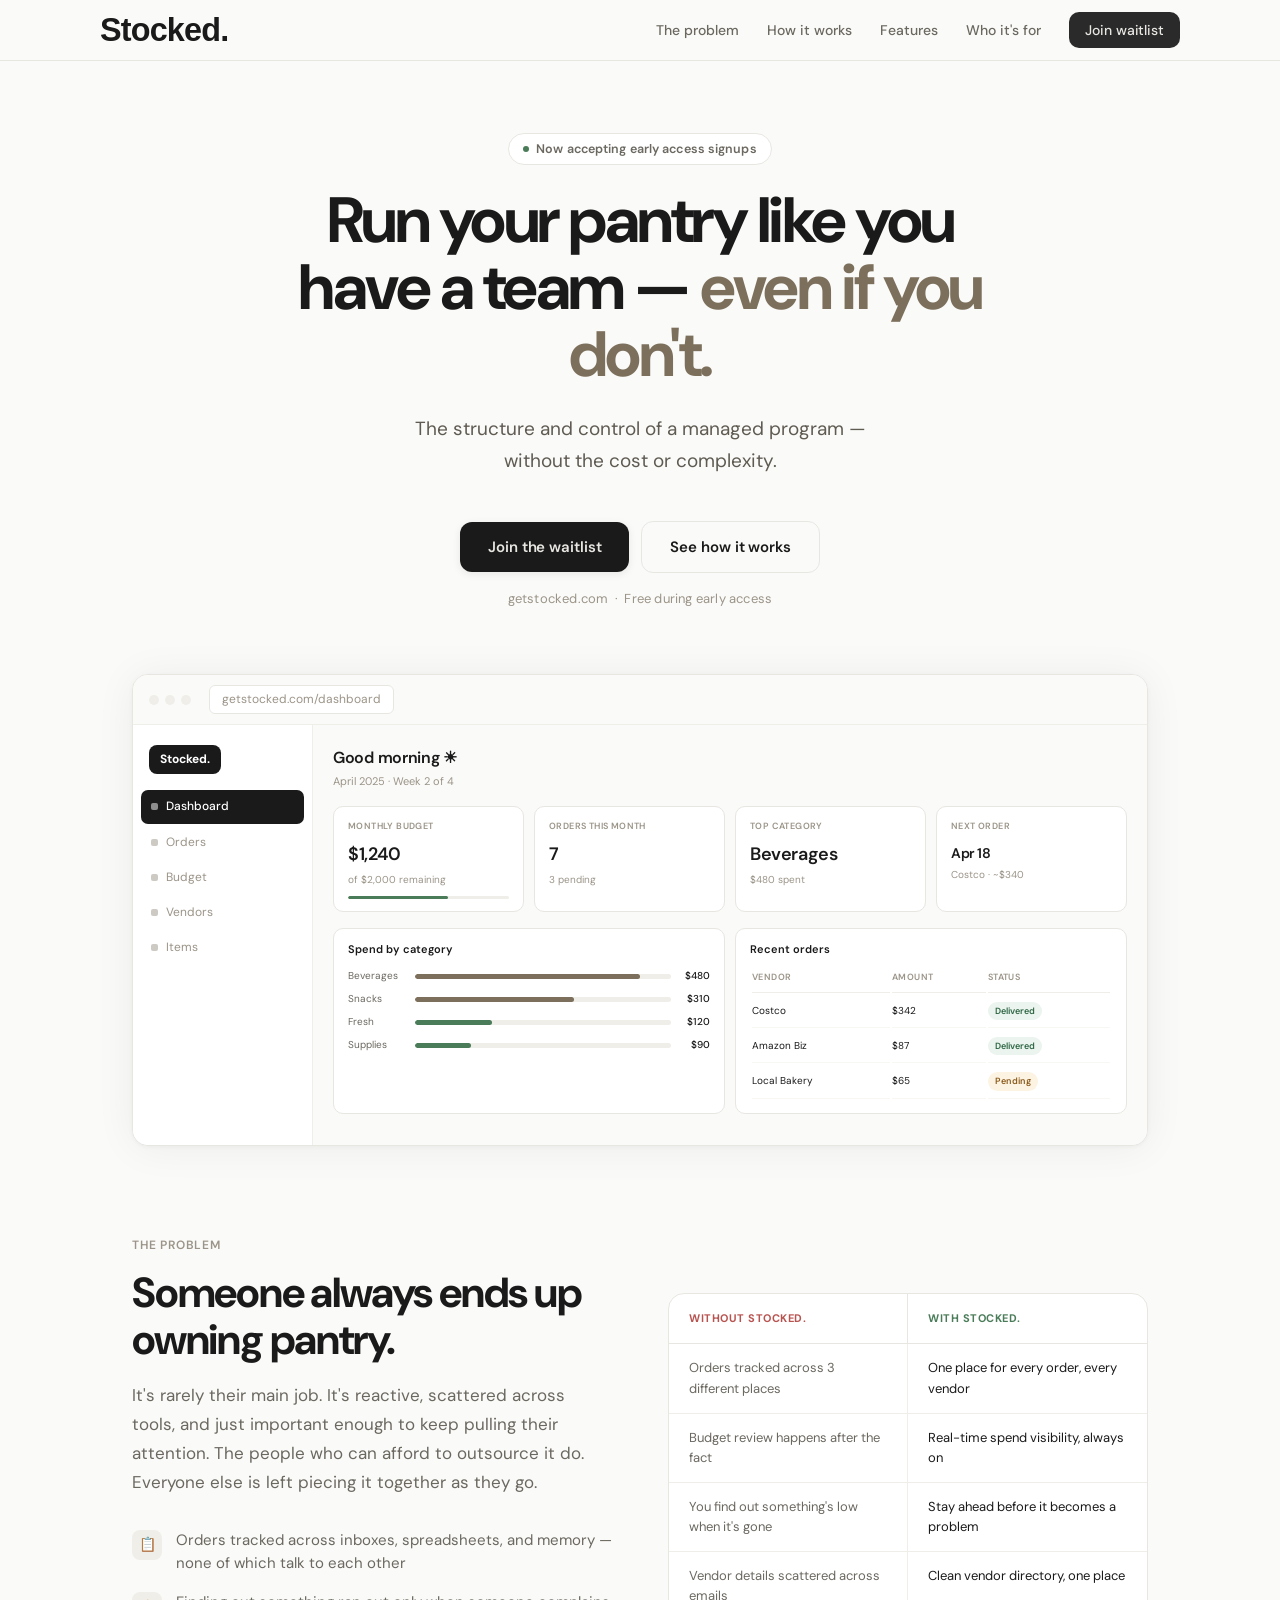
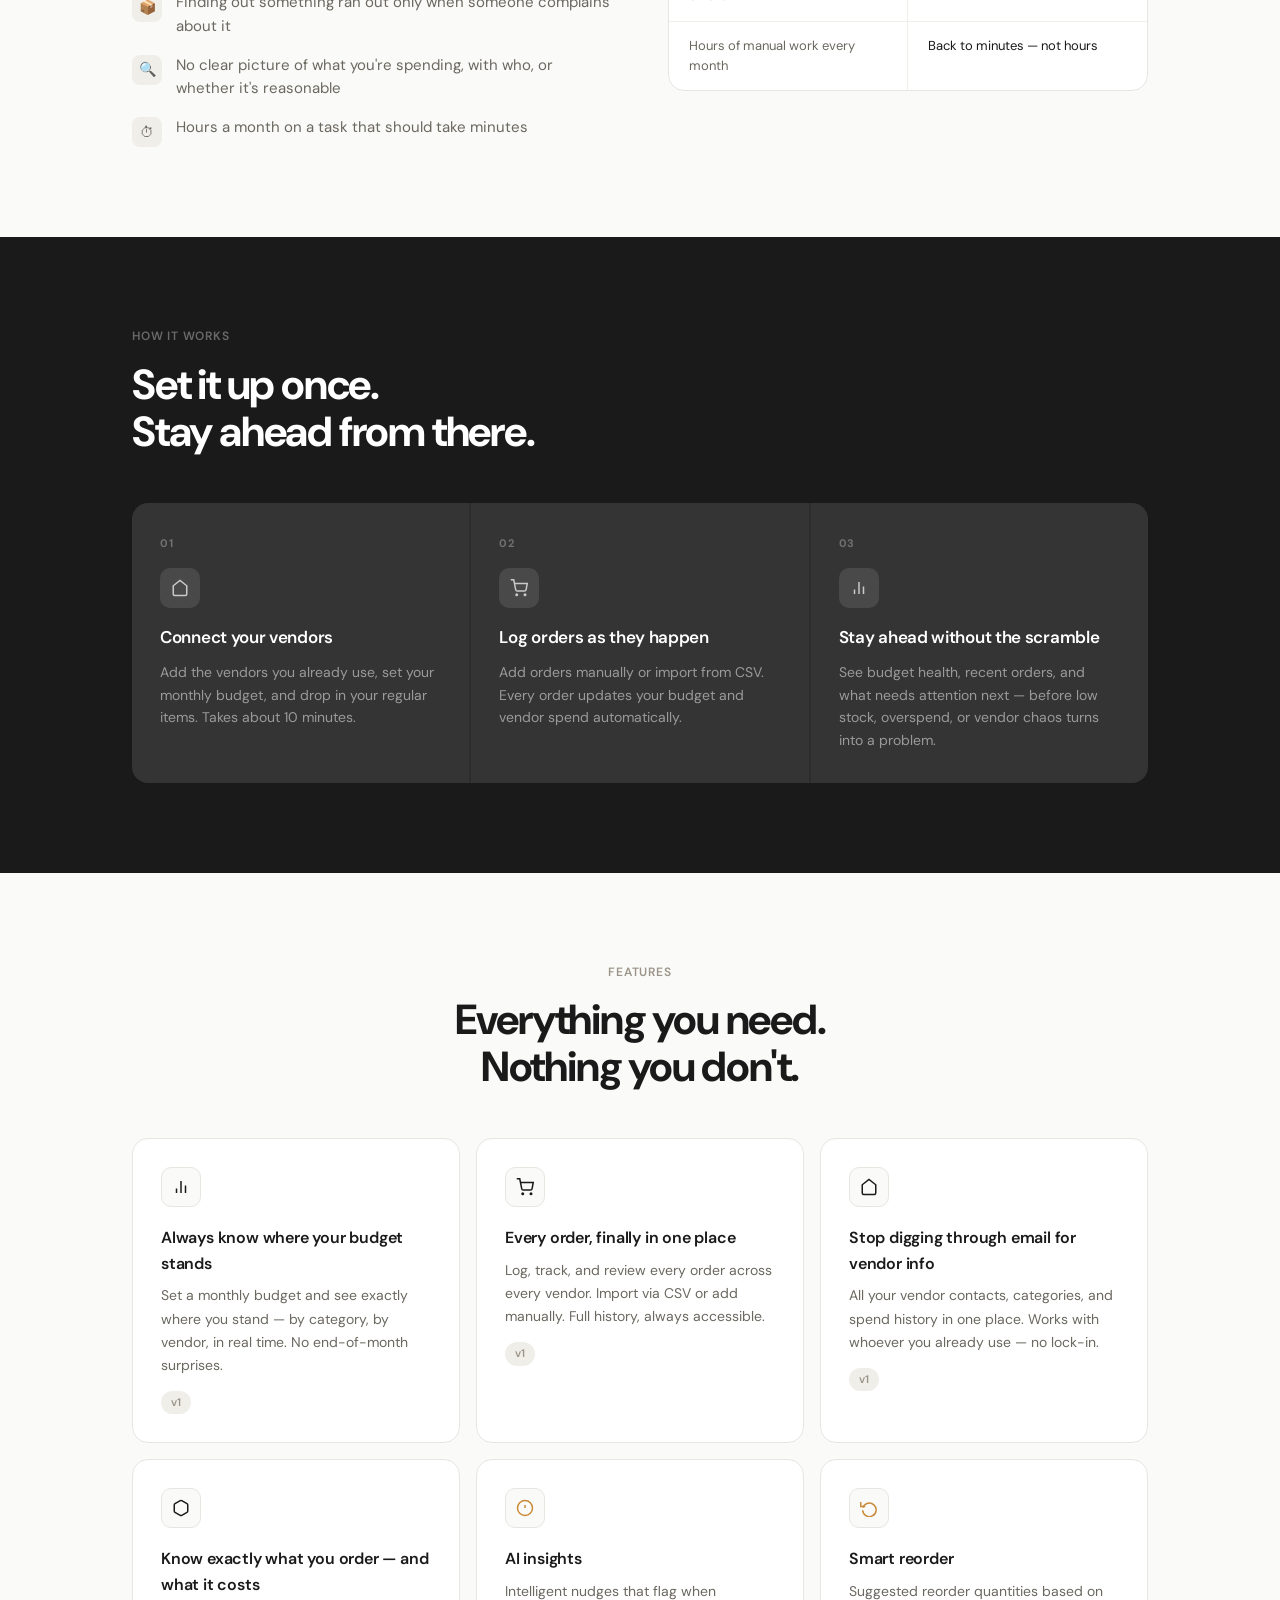
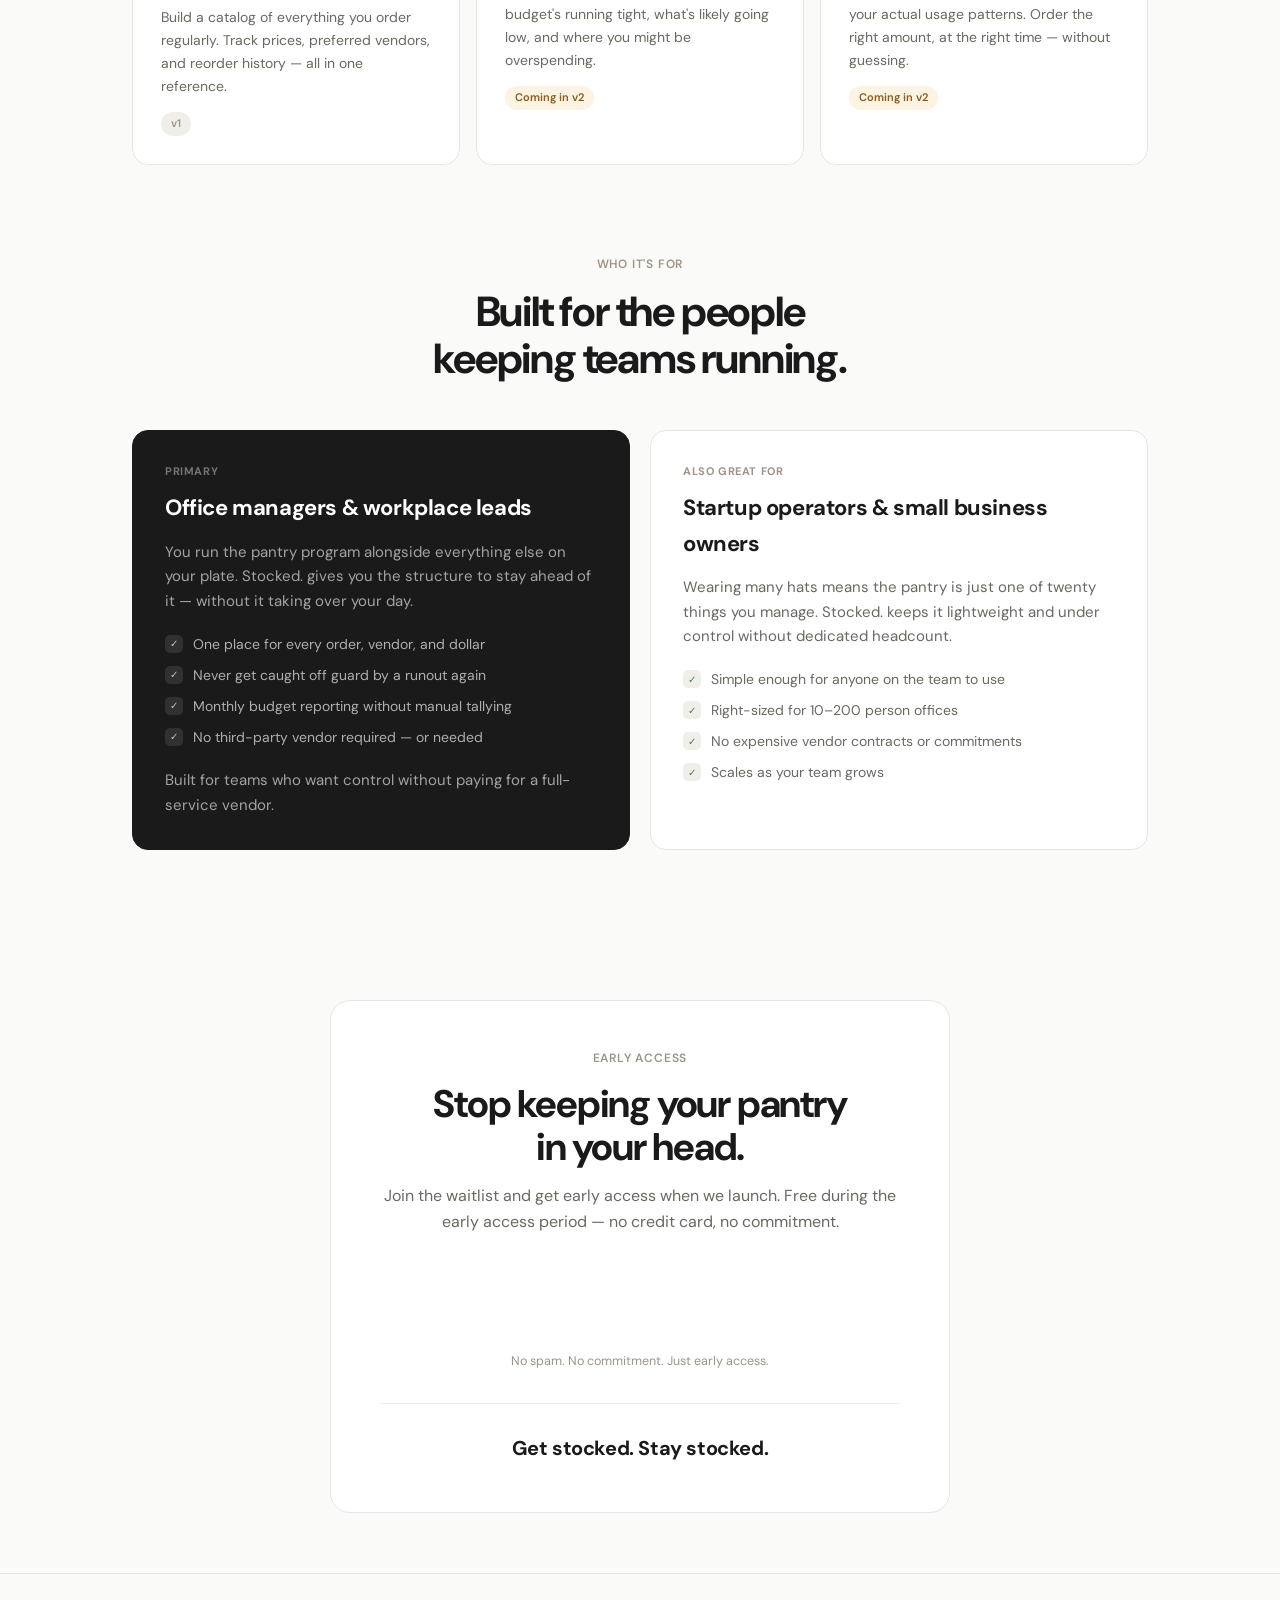
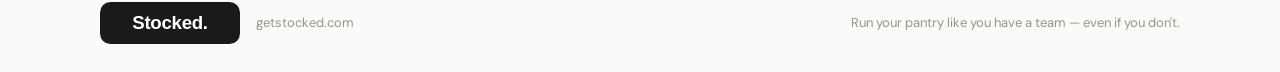
==== commit 1965facd: "Update index.html" ====
--- a/index.html
+++ b/index.html
@@ -34,7 +34,7 @@
       --radius-lg: 16px;
       --radius-pill: 99px;
       --max-width: 1080px;
-      --section-gap: 100px;
+      --section-gap: 90px;
     }
 
     * { box-sizing: border-box; margin: 0; padding: 0; }
@@ -56,7 +56,7 @@
     /* ---- NAV ---- */
     nav {
       position: sticky;
-      top: 0;
+      top: 0px;
       z-index: 100;
       background: rgba(250,250,248,0.92);
       backdrop-filter: blur(12px);
@@ -72,16 +72,14 @@
       justify-content: space-between;
     }
     .nav-logo {
-      background: var(--color-ink);
-      color: #fff;
-      font-weight: 700;
-      font-size: 14px;
-      padding: 6px 13px;
-      border-radius: 9px;
-      letter-spacing: -0.2px;
-      text-decoration: none;
-    }
-    .nav-links {
+      display: flex;
+      align-items: center;
+    }
+    .nav-logo img {
+      height: 42px; /* adjust as needed */
+      width: auto;
+    }
+      .nav-links {
       display: flex;
       align-items: center;
       gap: 28px;
@@ -113,9 +111,11 @@
     }
     .btn-primary {
       background: var(--color-accent);
-      color: var(--color-accent-text);
-    }
-    .btn-primary:hover { opacity: 0.88; transform: translateY(-1px); }
+      color: #E8E6E1!important;
+      box-shadow: 0 2px 8px rgba(0,0,0,0.08);
+}
+    .btn-primary:hover { opacity: 0.95; transform: translateY(-2px);box-shadow: 0 6px 16px rgba(0,0,0,0.12);
+}
     .btn-outline {
       background: transparent;
       color: var(--color-ink);
@@ -123,10 +123,24 @@
     }
     .btn-outline:hover { background: var(--color-surface); }
     .btn-lg { padding: 13px 28px; font-size: 15px; border-radius: var(--radius-md); }
+    .btn-nav-cta {
+  padding: 7px 16px;
+  font-size: 13px;
+  border-radius: 10px;
+  box-shadow: none;
+  opacity: 0.92;
+  font-weight: 500;
+}
+
+.btn-nav-cta:hover {
+  opacity: 1;
+  transform: translateY(-1px);
+  box-shadow: 0 4px 10px rgba(0,0,0,0.08);
+}
 
     /* ---- HERO ---- */
     .hero {
-      padding: 88px 0 64px;
+      padding: 72px 0 64px;
       text-align: center;
     }
     .hero-eyebrow {
@@ -140,7 +154,7 @@
       font-size: 12.5px;
       font-weight: 600;
       color: var(--color-ink-muted);
-      margin-bottom: 32px;
+      margin-bottom: 22px;
       letter-spacing: 0.1px;
     }
     .hero-eyebrow-dot {
@@ -151,7 +165,7 @@
     .hero-headline {
       font-size: clamp(38px, 5.5vw, 64px);
       font-weight: 700;
-      letter-spacing: -2px;
+      letter-spacing: -2.5px;
       line-height: 1.05;
       color: var(--color-ink);
       max-width: 820px;
@@ -163,9 +177,9 @@
     }
     .hero-subline {
       font-size: 19px;
-      color: var(--color-ink-muted);
+      color: #5f5b52; /* slightly darker than current */;
       max-width: 520px;
-      margin: 0 auto 40px;
+      margin: 0 auto 44px;
       line-height: 1.7;
       font-weight: 400;
     }
@@ -533,7 +547,7 @@
 
     /* ---- WAITLIST ---- */
     .waitlist-section {
-      padding: var(--section-gap) 0;
+      padding: 60px;
       text-align: center;
     }
     .waitlist-card {
@@ -555,13 +569,13 @@
     .waitlist-sub {
       font-size: 16px;
       color: var(--color-ink-muted);
-      margin-bottom: 32px;
+      margin-bottom: 18px;
       line-height: 1.65;
     }
     .waitlist-form {
       display: flex;
       gap: 10px;
-      max-width: 360px;
+      max-width: 420px;
       margin: 0 auto 14px;
     }
     .waitlist-input {
@@ -637,13 +651,17 @@
 <!-- NAV -->
 <nav>
   <div class="nav-inner">
-    <a href="#" class="nav-logo">Stocked.</a>
+    <a href="#" class="nav-logo">
+  <img src="/Logos/stocked-wordmark-black.svg" alt="Stocked logo" />
+</a>
     <ul class="nav-links">
       <li><a href="#problem">The problem</a></li>
       <li><a href="#how">How it works</a></li>
       <li><a href="#features">Features</a></li>
       <li><a href="#who">Who it's for</a></li>
-      <li><a href="#waitlist" class="btn btn-primary" style="padding:7px 16px;font-size:13px;">Join waitlist</a></li>
+      <li><a href="#waitlist" class="btn btn-primary btn-nav-cta">
+  Join waitlist
+</a>
     </ul>
   </div>
 </nav>
@@ -911,23 +929,32 @@
   <div class="container">
     <div class="waitlist-card">
       <div class="section-eyebrow" style="text-align:center;">Early access</div>
-      <h2 class="waitlist-headline">Stop keeping your pantry<br>in your head.</h2>
-      <p class="waitlist-sub">Join the waitlist and get early access when we launch. Free during the early access period — no credit card, no commitment.</p>
-      <form class="waitlist-form"
-        action="https://app.beehiiv.com/forms/f0444deb-40ac-46cd-8621-1b344f94bf5f/submit"
-        method="POST"
-        target="_blank"
-        onsubmit="handleSubmit(event, this)">
-        <input
-          class="waitlist-input"
-          type="email"
-          name="email"
-          placeholder="your@email.com"
-          required/>
-        <button class="btn btn-primary btn-lg" type="submit">Join waitlist</button>
-      </form>
-      <p class="waitlist-note">No spam. Just a heads up when you're in.</p>
-      <div class="waitlist-tagline">Get stocked. Stay stocked.</div>
+      
+      <h2 class="waitlist-headline">
+        Stop keeping your pantry<br>in your head.
+      </h2>
+      
+      <p class="waitlist-sub">
+        Join the waitlist and get early access when we launch. Free during the early access period — no credit card, no commitment.
+      </p>
+
+      <!-- BEEHIIV EMBED (CORRECT) -->
+      <script async src="https://subscribe-forms.beehiiv.com/embed.js"></script>
+      <iframe 
+        src="https://subscribe-forms.beehiiv.com/f0444deb-40ac-46cd-8621-1b344f94bf5f"
+        class="beehiiv-embed"
+        frameborder="0"
+        scrolling="no"
+        style="width: 100%; height: 90px; border: none; background: transparent;">
+      </iframe>
+
+      <p class="waitlist-note">
+        No spam. No commitment. Just early access.
+      </p>
+
+      <div class="waitlist-tagline">
+        Get stocked. Stay stocked.
+      </div>
     </div>
   </div>
 </section>
@@ -936,24 +963,13 @@
 <footer>
   <div class="footer-inner">
     <div class="footer-left">
-      <div class="nav-logo" style="font-size:13px;padding:5px 11px;border-radius:8px;">Stocked.</div>
+      <div class="nav-logo">
+        <img src="/Logos/stocked-pill-black.svg" alt="Stocked logo" />
+      </div>
       <span class="footer-tagline">getstocked.com</span>
     </div>
     <div class="footer-right">Run your pantry like you have a team — even if you don't.</div>
   </div>
 </footer>
-
-<script>
-  function handleSubmit(e, form) {
-    const btn = form.querySelector('button');
-    const input = form.querySelector('input');
-    setTimeout(() => {
-      btn.textContent = "You're on the list!";
-      btn.style.background = '#4A7C59';
-      input.disabled = true;
-      btn.disabled = true;
-    }, 400);
-  }
-</script>
 </body>
-</html>+</html>
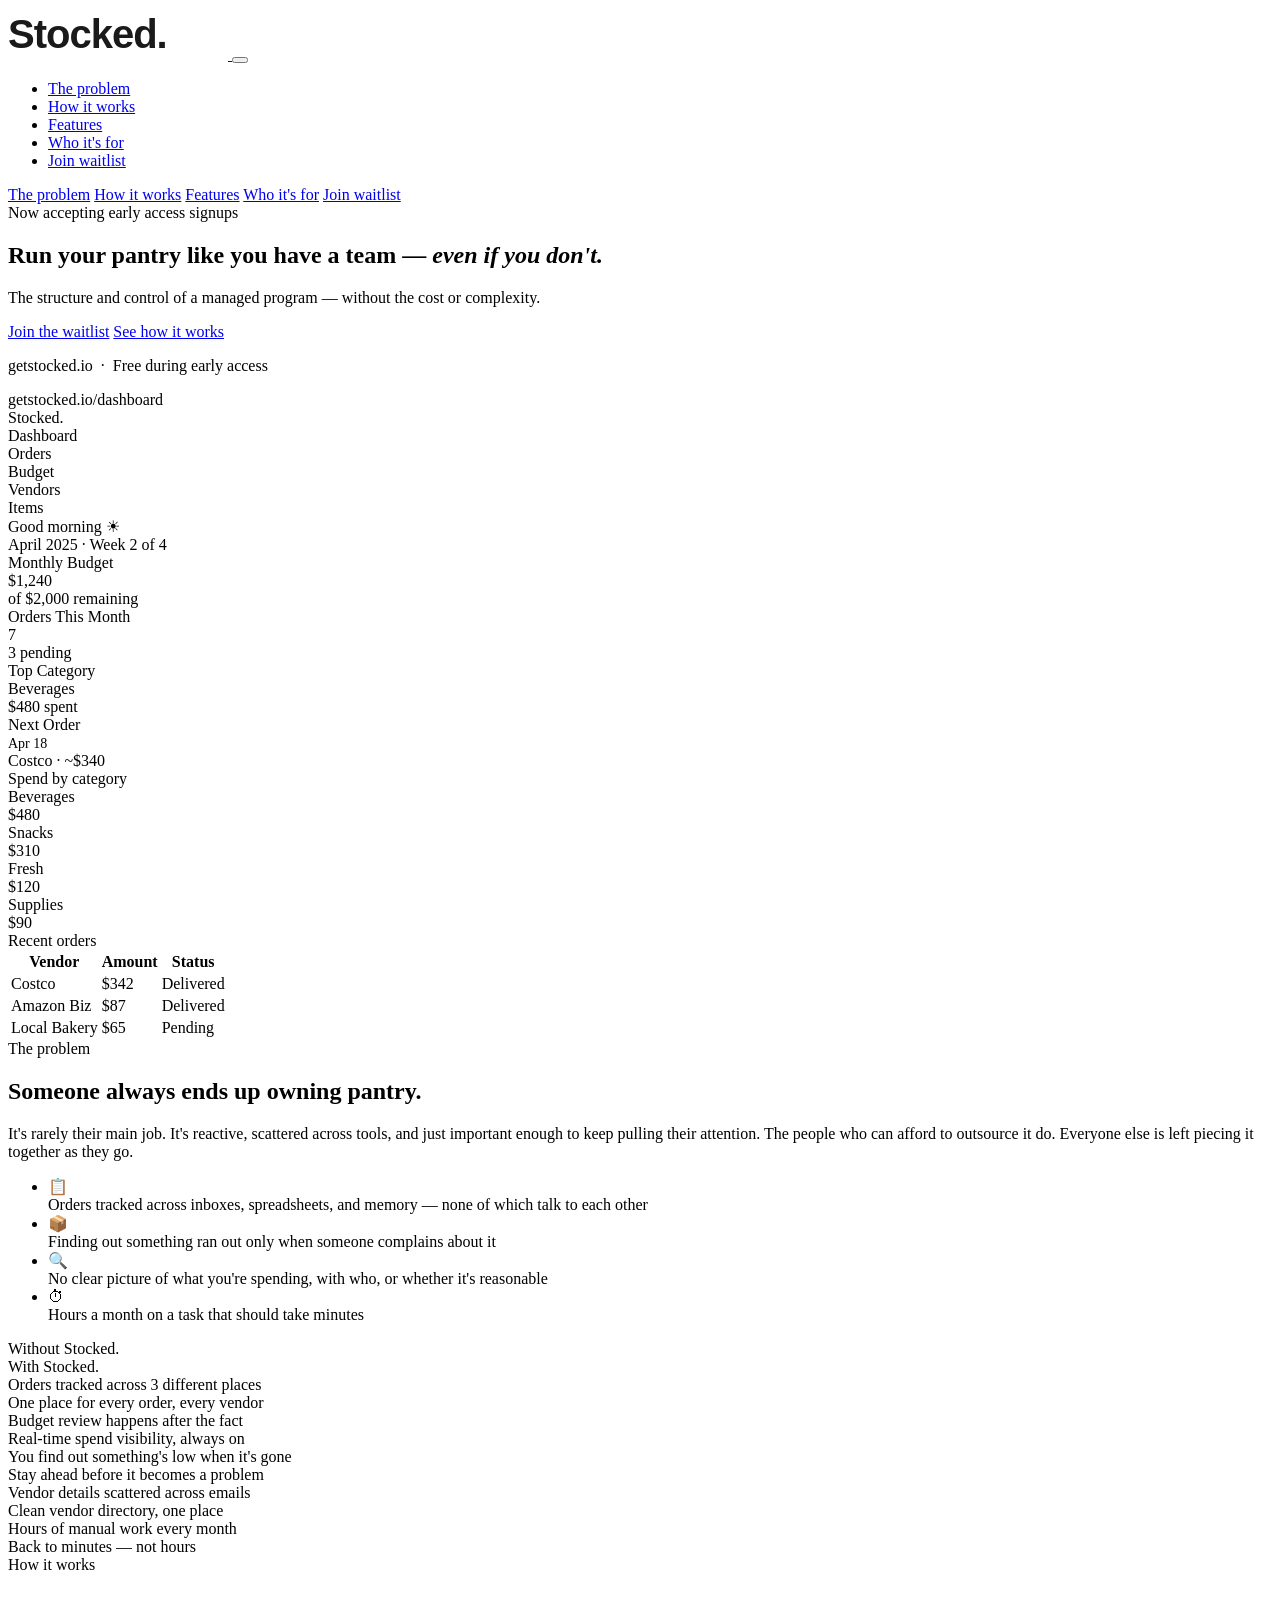
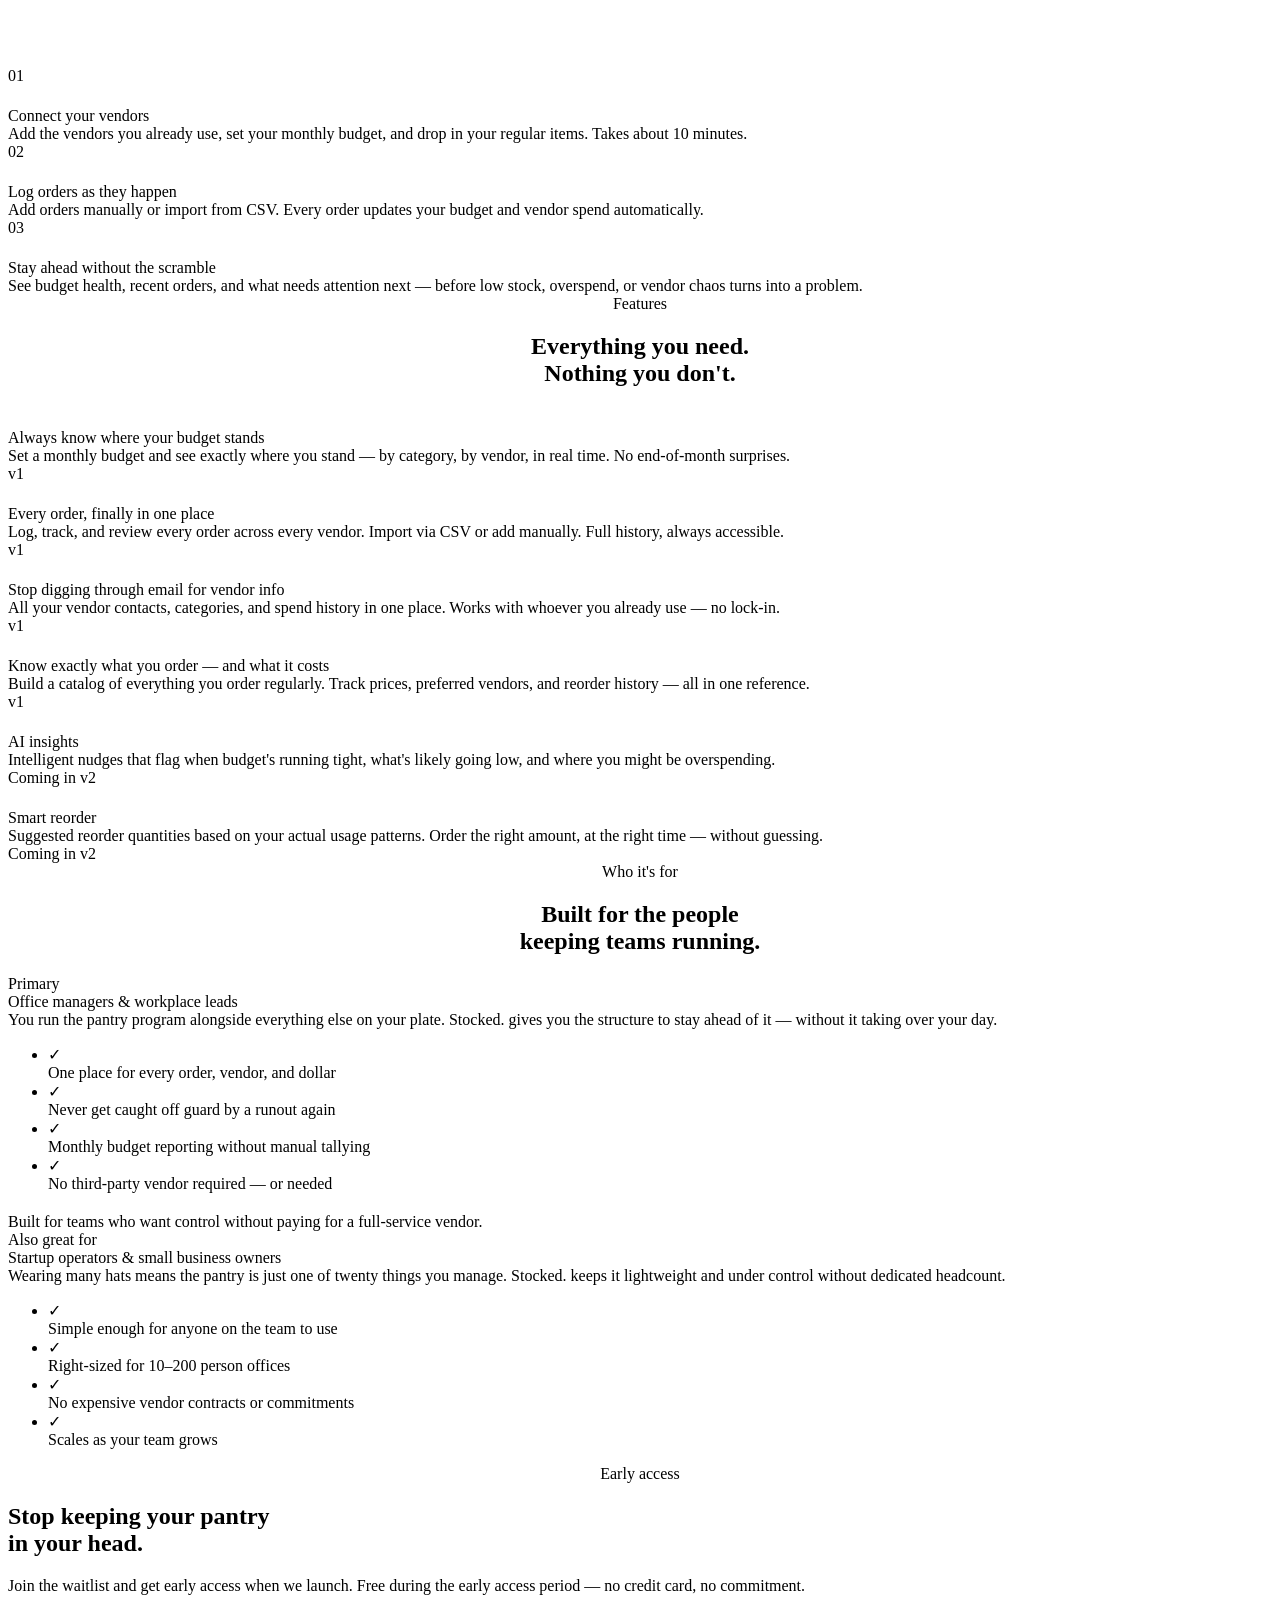
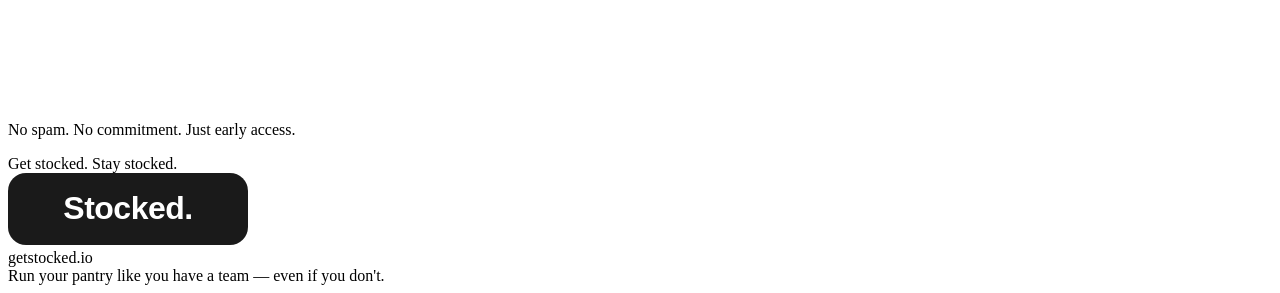
==== commit bf976a5d: "Update live site files in repo root" ====
--- a/index.html
+++ b/index.html
@@ -4,647 +4,15 @@
   <meta charset="UTF-8"/>
   <meta name="viewport" content="width=device-width, initial-scale=1.0"/>
   <title>Stocked. — Run your pantry like you have a team.</title>
-  <link rel="preconnect" href="https://fonts.googleapis.com">
-  <link href="https://fonts.googleapis.com/css2?family=DM+Sans:ital,wght@0,400;0,500;0,600;0,700;1,400&display=swap" rel="stylesheet">
-  <style>
-    /* ============================================================
-       STOCKED. LANDING PAGE v3
-       Merged best of v1 (structure, mockup, plumbing) +
-       v2 (copy sensibility, problem framing) +
-       new positioning: assistant, not OS
-    ============================================================ */
-
-    :root {
-      --color-bg:           #FAFAF8;
-      --color-surface:      #FFFFFF;
-      --color-ink:          #1a1a1a;
-      --color-ink-muted:    #6b6860;
-      --color-ink-faint:    #9B9488;
-      --color-border:       #E8E6E1;
-      --color-border-light: #F0EEE9;
-      --color-accent:       #1a1a1a;
-      --color-accent-text:  #ffffff;
-      --color-highlight:    #7C6F5B;
-      --color-success:      #4A7C59;
-      --color-warning:      #C98B3A;
-
-      --font: 'DM Sans', -apple-system, sans-serif;
-      --radius-sm: 8px;
-      --radius-md: 12px;
-      --radius-lg: 16px;
-      --radius-pill: 99px;
-      --max-width: 1080px;
-      --section-gap: 90px;
-    }
-
-    * { box-sizing: border-box; margin: 0; padding: 0; }
-    html { scroll-behavior: smooth; }
-
-    body {
-      font-family: var(--font);
-      background: var(--color-bg);
-      color: var(--color-ink);
-      font-size: 16px;
-      line-height: 1.6;
-      -webkit-font-smoothing: antialiased;
-    }
-
-    /* ---- UTILITIES ---- */
-    .container { max-width: var(--max-width); margin: 0 auto; padding: 0 32px; }
-    .text-muted { color: var(--color-ink-muted); }
-
-    /* ---- NAV ---- */
-    nav {
-      position: sticky;
-      top: 0px;
-      z-index: 100;
-      background: rgba(250,250,248,0.92);
-      backdrop-filter: blur(12px);
-      border-bottom: 1px solid var(--color-border);
-      padding: 0 32px;
-    }
-    .nav-inner {
-      max-width: var(--max-width);
-      margin: 0 auto;
-      height: 60px;
-      display: flex;
-      align-items: center;
-      justify-content: space-between;
-    }
-    .nav-logo {
-      display: flex;
-      align-items: center;
-    }
-    .nav-logo img {
-      height: 42px; /* adjust as needed */
-      width: auto;
-    }
-      .nav-links {
-      display: flex;
-      align-items: center;
-      gap: 28px;
-      list-style: none;
-    }
-    .nav-links a {
-      font-size: 14px;
-      color: var(--color-ink-muted);
-      text-decoration: none;
-      font-weight: 500;
-      transition: color 0.15s;
-    }
-    .nav-links a:hover { color: var(--color-ink); }
-    .btn {
-      display: inline-flex;
-      align-items: center;
-      justify-content: center;
-      gap: 6px;
-      padding: 9px 20px;
-      border-radius: var(--radius-sm);
-      font-size: 14px;
-      font-weight: 600;
-      font-family: var(--font);
-      cursor: pointer;
-      border: none;
-      text-decoration: none;
-      transition: all 0.15s;
-      letter-spacing: -0.1px;
-    }
-    .btn-primary {
-      background: var(--color-accent);
-      color: #E8E6E1!important;
-      box-shadow: 0 2px 8px rgba(0,0,0,0.08);
-}
-    .btn-primary:hover { opacity: 0.95; transform: translateY(-2px);box-shadow: 0 6px 16px rgba(0,0,0,0.12);
-}
-    .btn-outline {
-      background: transparent;
-      color: var(--color-ink);
-      border: 1px solid var(--color-border);
-    }
-    .btn-outline:hover { background: var(--color-surface); }
-    .btn-lg { padding: 13px 28px; font-size: 15px; border-radius: var(--radius-md); }
-    .btn-nav-cta {
-  padding: 7px 16px;
-  font-size: 13px;
-  border-radius: 10px;
-  box-shadow: none;
-  opacity: 0.92;
-  font-weight: 500;
-}
-
-.btn-nav-cta:hover {
-  opacity: 1;
-  transform: translateY(-1px);
-  box-shadow: 0 4px 10px rgba(0,0,0,0.08);
-}
-
-    /* ---- HERO ---- */
-    .hero {
-      padding: 72px 0 64px;
-      text-align: center;
-    }
-    .hero-eyebrow {
-      display: inline-flex;
-      align-items: center;
-      gap: 7px;
-      background: var(--color-surface);
-      border: 1px solid var(--color-border);
-      border-radius: var(--radius-pill);
-      padding: 5px 14px;
-      font-size: 12.5px;
-      font-weight: 600;
-      color: var(--color-ink-muted);
-      margin-bottom: 22px;
-      letter-spacing: 0.1px;
-    }
-    .hero-eyebrow-dot {
-      width: 6px; height: 6px;
-      border-radius: 50%;
-      background: var(--color-success);
-    }
-    .hero-headline {
-      font-size: clamp(38px, 5.5vw, 64px);
-      font-weight: 700;
-      letter-spacing: -2.5px;
-      line-height: 1.05;
-      color: var(--color-ink);
-      max-width: 820px;
-      margin: 0 auto 24px;
-    }
-    .hero-headline em {
-      font-style: normal;
-      color: var(--color-highlight);
-    }
-    .hero-subline {
-      font-size: 19px;
-      color: #5f5b52; /* slightly darker than current */;
-      max-width: 520px;
-      margin: 0 auto 44px;
-      line-height: 1.7;
-      font-weight: 400;
-    }
-    .hero-cta {
-      display: flex;
-      align-items: center;
-      justify-content: center;
-      gap: 12px;
-      margin-bottom: 16px;
-    }
-    .hero-tagline {
-      font-size: 13px;
-      color: var(--color-ink-faint);
-      letter-spacing: 0.2px;
-    }
-
-    /* ---- DASHBOARD MOCKUP ---- */
-    .mockup-wrap {
-      padding: 0 0 var(--section-gap);
-    }
-    .mockup-frame {
-      background: var(--color-surface);
-      border: 1px solid var(--color-border);
-      border-radius: var(--radius-lg);
-      overflow: hidden;
-      box-shadow: 0 2px 40px rgba(0,0,0,0.06), 0 1px 4px rgba(0,0,0,0.04);
-    }
-    .mockup-bar {
-      background: var(--color-bg);
-      border-bottom: 1px solid var(--color-border-light);
-      padding: 10px 16px;
-      display: flex;
-      align-items: center;
-      gap: 6px;
-    }
-    .mockup-dot { width: 10px; height: 10px; border-radius: 50%; }
-    .mockup-url {
-      background: var(--color-surface);
-      border: 1px solid var(--color-border);
-      border-radius: 6px;
-      padding: 4px 12px;
-      font-size: 12px;
-      color: var(--color-ink-faint);
-      margin: 0 12px;
-      text-align: center;
-    }
-    .dash-inner {
-      display: flex;
-      height: 420px;
-    }
-    .dash-sidebar {
-      width: 180px;
-      min-width: 180px;
-      background: var(--color-surface);
-      border-right: 1px solid var(--color-border-light);
-      padding: 16px 8px;
-    }
-    .dash-logo-pill {
-      background: var(--color-ink);
-      color: #fff;
-      font-weight: 700;
-      font-size: 12px;
-      padding: 5px 11px;
-      border-radius: 8px;
-      display: inline-block;
-      margin: 4px 8px 16px;
-    }
-    .dash-nav-item {
-      display: flex;
-      align-items: center;
-      gap: 8px;
-      padding: 7px 10px;
-      border-radius: 7px;
-      font-size: 12px;
-      color: var(--color-ink-faint);
-      margin-bottom: 2px;
-    }
-    .dash-nav-item.active {
-      background: var(--color-ink);
-      color: #fff;
-      font-weight: 500;
-    }
-    .dash-nav-dot { width: 7px; height: 7px; border-radius: 2px; background: currentColor; opacity: 0.5; flex-shrink: 0; }
-    .dash-main { flex: 1; padding: 20px; overflow: hidden; background: var(--color-bg); }
-    .dash-greeting { font-size: 16px; font-weight: 600; color: var(--color-ink); margin-bottom: 2px; letter-spacing: -0.3px; }
-    .dash-sub { font-size: 11px; color: var(--color-ink-faint); margin-bottom: 16px; }
-    .dash-kpis { display: grid; grid-template-columns: repeat(4,1fr); gap: 10px; margin-bottom: 16px; }
-    .dash-kpi { background: var(--color-surface); border: 1px solid var(--color-border); border-radius: 10px; padding: 12px 14px; }
-    .dash-kpi-label { font-size: 9px; color: var(--color-ink-faint); font-weight: 600; text-transform: uppercase; letter-spacing: 0.4px; margin-bottom: 6px; }
-    .dash-kpi-val { font-size: 18px; font-weight: 600; color: var(--color-ink); letter-spacing: -0.4px; }
-    .dash-kpi-sub { font-size: 10px; color: var(--color-ink-faint); margin-top: 3px; }
-    .dash-prog { height: 3px; background: var(--color-border-light); border-radius: 99px; margin-top: 8px; overflow: hidden; }
-    .dash-prog-fill { height: 100%; border-radius: 99px; background: var(--color-success); }
-    .dash-cols { display: grid; grid-template-columns: 1fr 1fr; gap: 10px; }
-    .dash-card { background: var(--color-surface); border: 1px solid var(--color-border); border-radius: 10px; padding: 12px 14px; }
-    .dash-card-title { font-size: 11px; font-weight: 600; color: var(--color-ink); margin-bottom: 10px; }
-    .dash-bar-row { display: flex; align-items: center; gap: 7px; margin-bottom: 7px; }
-    .dash-bar-label { font-size: 10px; color: var(--color-ink-muted); width: 60px; flex-shrink: 0; }
-    .dash-bar-track { flex: 1; height: 5px; background: var(--color-border-light); border-radius: 99px; overflow: hidden; }
-    .dash-bar-fill { height: 100%; border-radius: 99px; background: var(--color-highlight); }
-    .dash-bar-amt { font-size: 10px; color: var(--color-ink); font-weight: 500; width: 32px; text-align: right; }
-    .dash-table { width: 100%; }
-    .dash-th { font-size: 9px; font-weight: 600; color: var(--color-ink-faint); text-transform: uppercase; letter-spacing: 0.4px; padding-bottom: 7px; border-bottom: 1px solid var(--color-border-light); text-align: left; }
-    .dash-td { font-size: 10px; padding: 7px 0; border-bottom: 1px solid #F8F7F4; color: var(--color-ink); }
-    .dash-badge { display: inline-flex; padding: 2px 7px; border-radius: 99px; font-size: 9px; font-weight: 600; }
-    .dash-badge-green { background: #EBF4EF; color: #2E6644; }
-    .dash-badge-amber { background: #FDF3E3; color: #8A5A1A; }
-
-    /* ---- SECTION SHARED ---- */
-    .section { padding: var(--section-gap) 0; }
-    .section-eyebrow {
-      font-size: 12px;
-      font-weight: 600;
-      text-transform: uppercase;
-      letter-spacing: 0.8px;
-      color: var(--color-ink-faint);
-      margin-bottom: 14px;
-    }
-    .section-headline {
-      font-size: clamp(28px, 3.5vw, 42px);
-      font-weight: 700;
-      letter-spacing: -1.2px;
-      line-height: 1.12;
-      color: var(--color-ink);
-      margin-bottom: 18px;
-    }
-    .section-body {
-      font-size: 17px;
-      color: var(--color-ink-muted);
-      line-height: 1.7;
-      max-width: 540px;
-    }
-
-    /* ---- PROBLEM ---- */
-    .problem-grid {
-      display: grid;
-      grid-template-columns: 1fr 1fr;
-      gap: 56px;
-      align-items: center;
-    }
-    .pain-list { list-style: none; display: flex; flex-direction: column; gap: 16px; margin-top: 32px; }
-    .pain-item {
-      display: flex;
-      align-items: flex-start;
-      gap: 14px;
-      font-size: 15px;
-      color: var(--color-ink-muted);
-      line-height: 1.55;
-    }
-    .pain-icon {
-      width: 30px;
-      height: 30px;
-      border-radius: 8px;
-      background: var(--color-border-light);
-      display: flex;
-      align-items: center;
-      justify-content: center;
-      flex-shrink: 0;
-      margin-top: 1px;
-      font-size: 14px;
-    }
-
-    /* ---- BEFORE / AFTER ---- */
-    .before-after {
-      background: var(--color-surface);
-      border: 1px solid var(--color-border);
-      border-radius: var(--radius-lg);
-      overflow: hidden;
-    }
-    .ba-header {
-      display: grid;
-      grid-template-columns: 1fr 1fr;
-    }
-    .ba-col {
-      padding: 16px 20px;
-      border-bottom: 1px solid var(--color-border);
-    }
-    .ba-col:first-child { border-right: 1px solid var(--color-border); }
-    .ba-label {
-      font-size: 11px;
-      font-weight: 700;
-      text-transform: uppercase;
-      letter-spacing: 0.5px;
-      margin-bottom: 0;
-    }
-    .ba-label.before { color: #B85450; }
-    .ba-label.after { color: var(--color-success); }
-    .ba-body { display: grid; grid-template-columns: 1fr 1fr; }
-    .ba-item {
-      padding: 14px 20px;
-      font-size: 13px;
-      color: var(--color-ink-muted);
-      border-bottom: 1px solid var(--color-border-light);
-      line-height: 1.55;
-    }
-    .ba-item:nth-child(odd) { border-right: 1px solid var(--color-border-light); }
-    .ba-item.positive { color: var(--color-ink); }
-
-    /* ---- HOW IT WORKS ---- */
-    .how-bg {
-      background: var(--color-ink);
-      color: #fff;
-      padding: var(--section-gap) 0;
-    }
-    .how-bg .section-eyebrow { color: rgba(255,255,255,0.35); }
-    .how-bg .section-headline { color: #fff; }
-    .steps-grid {
-      display: grid;
-      grid-template-columns: repeat(3,1fr);
-      gap: 2px;
-      margin-top: 48px;
-      background: rgba(255,255,255,0.08);
-      border-radius: var(--radius-lg);
-      overflow: hidden;
-    }
-    .step {
-      background: rgba(255,255,255,0.04);
-      padding: 32px 28px;
-      transition: background 0.2s;
-    }
-    .step:hover { background: rgba(255,255,255,0.08); }
-    .step-num {
-      font-size: 11px;
-      font-weight: 700;
-      color: rgba(255,255,255,0.3);
-      letter-spacing: 0.5px;
-      margin-bottom: 16px;
-    }
-    .step-icon {
-      width: 40px;
-      height: 40px;
-      border-radius: 10px;
-      background: rgba(255,255,255,0.1);
-      display: flex;
-      align-items: center;
-      justify-content: center;
-      margin-bottom: 16px;
-    }
-    .step-title {
-      font-size: 17px;
-      font-weight: 600;
-      color: #fff;
-      margin-bottom: 10px;
-      letter-spacing: -0.3px;
-    }
-    .step-desc {
-      font-size: 14px;
-      color: rgba(255,255,255,0.5);
-      line-height: 1.6;
-    }
-
-    /* ---- FEATURES ---- */
-    .features-grid {
-      display: grid;
-      grid-template-columns: repeat(3,1fr);
-      gap: 16px;
-      margin-top: 48px;
-    }
-    .feature-card {
-      background: var(--color-surface);
-      border: 1px solid var(--color-border);
-      border-radius: var(--radius-lg);
-      padding: 28px;
-      transition: transform 0.2s, box-shadow 0.2s;
-    }
-    .feature-card:hover {
-      transform: translateY(-2px);
-      box-shadow: 0 8px 24px rgba(0,0,0,0.06);
-    }
-    .feature-icon {
-      width: 40px;
-      height: 40px;
-      border-radius: 10px;
-      background: var(--color-bg);
-      border: 1px solid var(--color-border);
-      display: flex;
-      align-items: center;
-      justify-content: center;
-      margin-bottom: 18px;
-    }
-    .feature-title {
-      font-size: 16px;
-      font-weight: 600;
-      color: var(--color-ink);
-      margin-bottom: 8px;
-      letter-spacing: -0.2px;
-    }
-    .feature-desc {
-      font-size: 14px;
-      color: var(--color-ink-muted);
-      line-height: 1.65;
-    }
-    .feature-tag {
-      display: inline-block;
-      margin-top: 14px;
-      font-size: 11px;
-      font-weight: 600;
-      padding: 3px 10px;
-      border-radius: var(--radius-pill);
-      background: var(--color-border-light);
-      color: var(--color-ink-faint);
-    }
-    .feature-tag.v2 { background: #FDF3E3; color: #8A5A1A; }
-
-    /* ---- WHO IT'S FOR ---- */
-    .who-grid {
-      display: grid;
-      grid-template-columns: 1fr 1fr;
-      gap: 20px;
-      margin-top: 48px;
-    }
-    .who-card {
-      background: var(--color-surface);
-      border: 1px solid var(--color-border);
-      border-radius: var(--radius-lg);
-      padding: 32px;
-    }
-    .who-card.featured {
-      background: var(--color-ink);
-      border-color: var(--color-ink);
-    }
-    .who-label {
-      font-size: 11px;
-      font-weight: 700;
-      text-transform: uppercase;
-      letter-spacing: 0.6px;
-      color: var(--color-ink-faint);
-      margin-bottom: 10px;
-    }
-    .who-card.featured .who-label { color: rgba(255,255,255,0.4); }
-    .who-title {
-      font-size: 22px;
-      font-weight: 700;
-      color: var(--color-ink);
-      letter-spacing: -0.4px;
-      margin-bottom: 14px;
-    }
-    .who-card.featured .who-title { color: #fff; }
-    .who-desc {
-      font-size: 15px;
-      color: var(--color-ink-muted);
-      line-height: 1.65;
-      margin-bottom: 20px;
-    }
-    .who-card.featured .who-desc { color: rgba(255,255,255,0.6); }
-    .who-list { list-style: none; display: flex; flex-direction: column; gap: 10px; }
-    .who-list li {
-      display: flex;
-      align-items: flex-start;
-      gap: 10px;
-      font-size: 14px;
-      color: var(--color-ink-muted);
-      line-height: 1.5;
-    }
-    .who-card.featured .who-list li { color: rgba(255,255,255,0.65); }
-    .who-check {
-      width: 18px; height: 18px;
-      border-radius: 5px;
-      background: var(--color-border-light);
-      display: flex; align-items: center; justify-content: center;
-      flex-shrink: 0; margin-top: 1px;
-      font-size: 10px; color: var(--color-success);
-    }
-    .who-card.featured .who-check { background: rgba(255,255,255,0.1); color: rgba(255,255,255,0.7); }
-
-    /* ---- WAITLIST ---- */
-    .waitlist-section {
-      padding: 60px;
-      text-align: center;
-    }
-    .waitlist-card {
-      background: var(--color-surface);
-      border: 1px solid var(--color-border);
-      border-radius: 20px;
-      padding: 48px;
-      max-width: 620px;
-      margin: 0 auto;
-    }
-    .waitlist-headline {
-      font-size: clamp(28px, 3vw, 40px);
-      font-weight: 700;
-      letter-spacing: -1.2px;
-      line-height: 1.12;
-      color: var(--color-ink);
-      margin-bottom: 14px;
-    }
-    .waitlist-sub {
-      font-size: 16px;
-      color: var(--color-ink-muted);
-      margin-bottom: 18px;
-      line-height: 1.65;
-    }
-    .waitlist-form {
-      display: flex;
-      gap: 10px;
-      max-width: 420px;
-      margin: 0 auto 14px;
-    }
-    .waitlist-input {
-      flex: 1;
-      padding: 12px 16px;
-      border: 1px solid var(--color-border);
-      border-radius: var(--radius-sm);
-      font-size: 15px;
-      font-family: var(--font);
-      background: var(--color-bg);
-      color: var(--color-ink);
-      outline: none;
-      transition: border-color 0.15s;
-    }
-    .waitlist-input:focus { border-color: var(--color-ink); }
-    .waitlist-input::placeholder { color: var(--color-ink-faint); }
-    .waitlist-note {
-      font-size: 12.5px;
-      color: var(--color-ink-faint);
-    }
-    .waitlist-tagline {
-      font-size: 20px;
-      font-weight: 700;
-      color: var(--color-ink);
-      letter-spacing: -0.4px;
-      margin-top: 32px;
-      padding-top: 28px;
-      border-top: 1px solid var(--color-border-light);
-    }
-
-    /* ---- FOOTER ---- */
-    footer {
-      border-top: 1px solid var(--color-border);
-      padding: 28px 32px;
-    }
-    .footer-inner {
-      max-width: var(--max-width);
-      margin: 0 auto;
-      display: flex;
-      align-items: center;
-      justify-content: space-between;
-    }
-    .footer-left { display: flex; align-items: center; gap: 16px; }
-    .footer-tagline { font-size: 13px; color: var(--color-ink-faint); }
-    .footer-right { font-size: 13px; color: var(--color-ink-faint); }
-
-    /* ---- ANIMATIONS ---- */
-    @keyframes fadeUp {
-      from { opacity: 0; transform: translateY(16px); }
-      to   { opacity: 1; transform: translateY(0); }
-    }
-    .hero-eyebrow { animation: fadeUp 0.5s ease both; }
-    .hero-headline { animation: fadeUp 0.5s 0.1s ease both; }
-    .hero-subline  { animation: fadeUp 0.5s 0.2s ease both; }
-    .hero-cta      { animation: fadeUp 0.5s 0.3s ease both; }
-    .hero-tagline  { animation: fadeUp 0.5s 0.4s ease both; }
-
-    /* ---- MOBILE ---- */
-    @media (max-width: 768px) {
-      .problem-grid, .who-grid, .steps-grid, .features-grid { grid-template-columns: 1fr; }
-      .ba-header, .ba-body { grid-template-columns: 1fr; }
-      .ba-col:first-child { border-right: none; }
-      .ba-item:nth-child(odd) { border-right: none; }
-      .dash-inner { height: auto; flex-direction: column; }
-      .dash-sidebar { width: 100%; min-width: unset; display: flex; gap: 6px; padding: 10px; }
-      nav .nav-links { display: none; }
-      .waitlist-form { flex-direction: column; }
-    }
-  </style>
+  <link rel="stylesheet" href="./styles_phase2_1.css">
+  <!-- Google tag (gtag.js) -->
+<script async src="https://www.googletagmanager.com/gtag/js?id=G-TZHEDST7VE"></script>
+<script>
+  window.dataLayer = window.dataLayer || [];
+  function gtag(){dataLayer.push(arguments);}
+  gtag('js', new Date());
+  gtag('config', 'G-TZHEDST7VE');
+</script>
 </head>
 <body>
 
@@ -654,6 +22,11 @@
     <a href="#" class="nav-logo">
   <img src="/Logos/stocked-wordmark-black.svg" alt="Stocked logo" />
 </a>
+    <button class="mobile-nav-toggle" type="button" aria-expanded="false" aria-controls="mobile-nav" aria-label="Open navigation">
+      <span></span>
+      <span></span>
+      <span></span>
+    </button>
     <ul class="nav-links">
       <li><a href="#problem">The problem</a></li>
       <li><a href="#how">How it works</a></li>
@@ -664,6 +37,13 @@
 </a>
     </ul>
   </div>
+  <div class="mobile-nav-panel" id="mobile-nav">
+    <a href="#problem">The problem</a>
+    <a href="#how">How it works</a>
+    <a href="#features">Features</a>
+    <a href="#who">Who it's for</a>
+    <a href="#waitlist" class="btn btn-primary">Join waitlist</a>
+  </div>
 </nav>
 
 <!-- HERO -->
@@ -674,7 +54,7 @@
       Now accepting early access signups
     </div>
     <h1 class="hero-headline">
-      Run your pantry like you<br>have a team — <em>even if you don't.</em>
+      Run your pantry like you have a team — <em>even if you don't.</em>
     </h1>
     <p class="hero-subline">
       The structure and control of a managed program — without the cost or complexity.
@@ -683,7 +63,7 @@
       <a href="#waitlist" class="btn btn-primary btn-lg">Join the waitlist</a>
       <a href="#how" class="btn btn-outline btn-lg">See how it works</a>
     </div>
-    <p class="hero-tagline">getstocked.com &nbsp;·&nbsp; Free during early access</p>
+    <p class="hero-tagline">getstocked.io &nbsp;·&nbsp; Free during early access</p>
   </div>
 </section>
 
@@ -695,7 +75,7 @@
         <div class="mockup-dot" style="background:#F0EEE9;"></div>
         <div class="mockup-dot" style="background:#F0EEE9;"></div>
         <div class="mockup-dot" style="background:#F0EEE9;"></div>
-        <div class="mockup-url">getstocked.com/dashboard</div>
+        <div class="mockup-url">getstocked.io/dashboard</div>
       </div>
       <div class="dash-inner">
         <div class="dash-sidebar">
@@ -966,10 +346,33 @@
       <div class="nav-logo">
         <img src="/Logos/stocked-pill-black.svg" alt="Stocked logo" />
       </div>
-      <span class="footer-tagline">getstocked.com</span>
+      <span class="footer-tagline">getstocked.io</span>
     </div>
     <div class="footer-right">Run your pantry like you have a team — even if you don't.</div>
   </div>
 </footer>
+  <script>
+    (function () {
+      const toggle = document.querySelector('.mobile-nav-toggle');
+      const panel = document.querySelector('.mobile-nav-panel');
+      if (!toggle || !panel) return;
+
+      toggle.addEventListener('click', function () {
+        const isOpen = panel.classList.toggle('is-open');
+        toggle.classList.toggle('is-open', isOpen);
+        toggle.setAttribute('aria-expanded', isOpen ? 'true' : 'false');
+        toggle.setAttribute('aria-label', isOpen ? 'Close navigation' : 'Open navigation');
+      });
+
+      panel.querySelectorAll('a').forEach(function (link) {
+        link.addEventListener('click', function () {
+          panel.classList.remove('is-open');
+          toggle.classList.remove('is-open');
+          toggle.setAttribute('aria-expanded', 'false');
+          toggle.setAttribute('aria-label', 'Open navigation');
+        });
+      });
+    })();
+  </script>
 </body>
 </html>
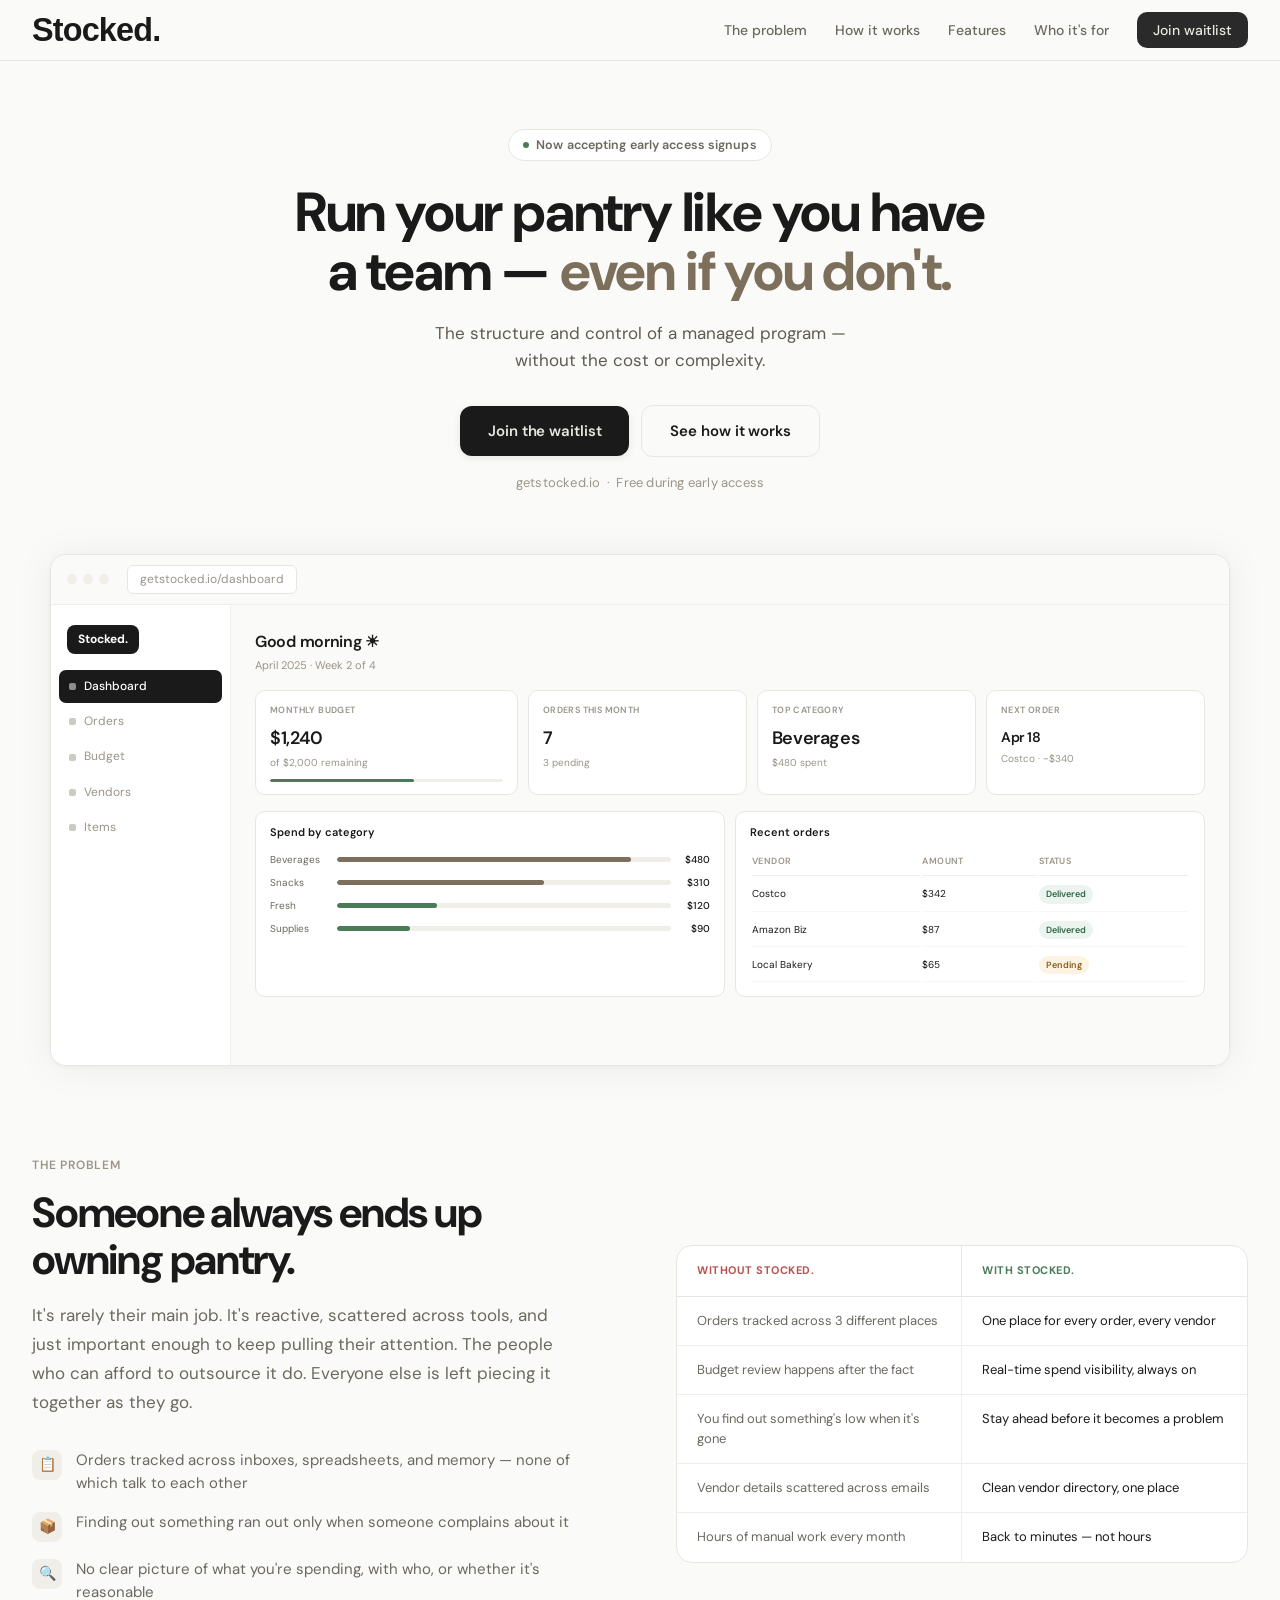
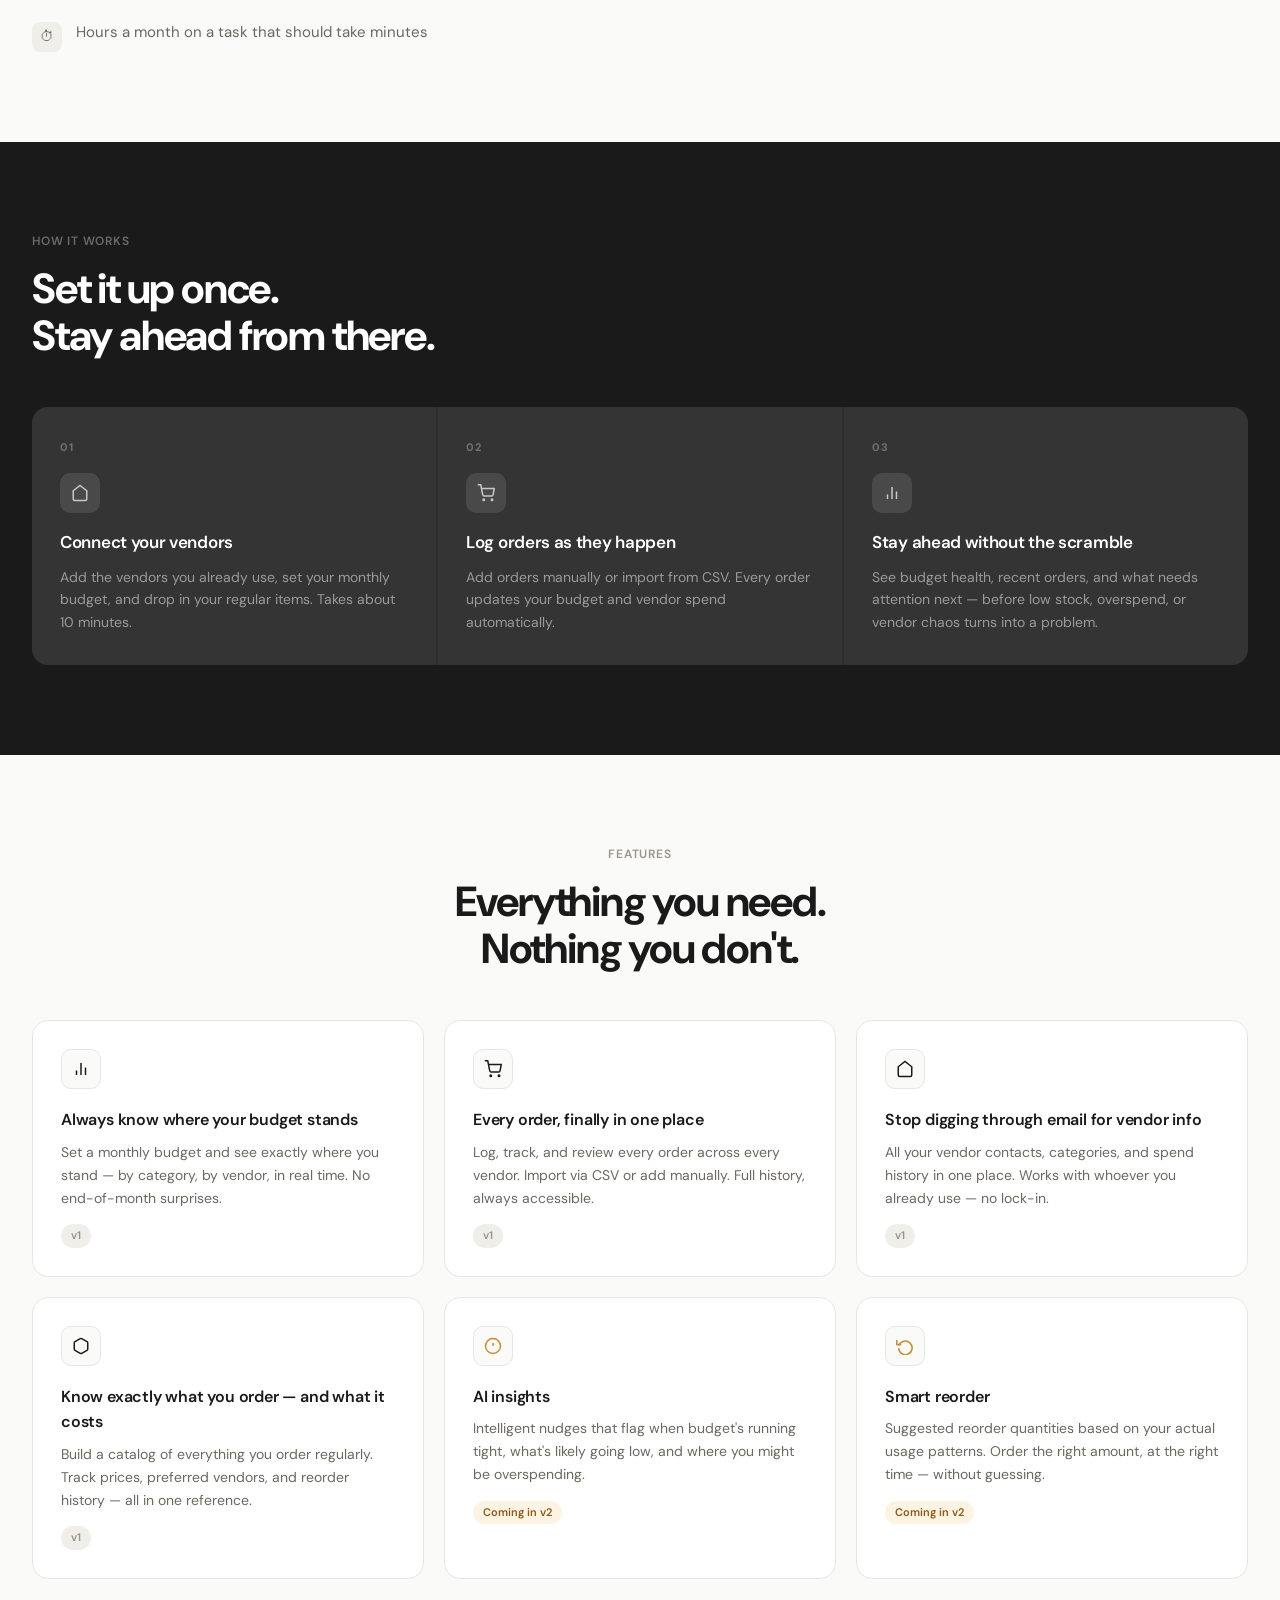
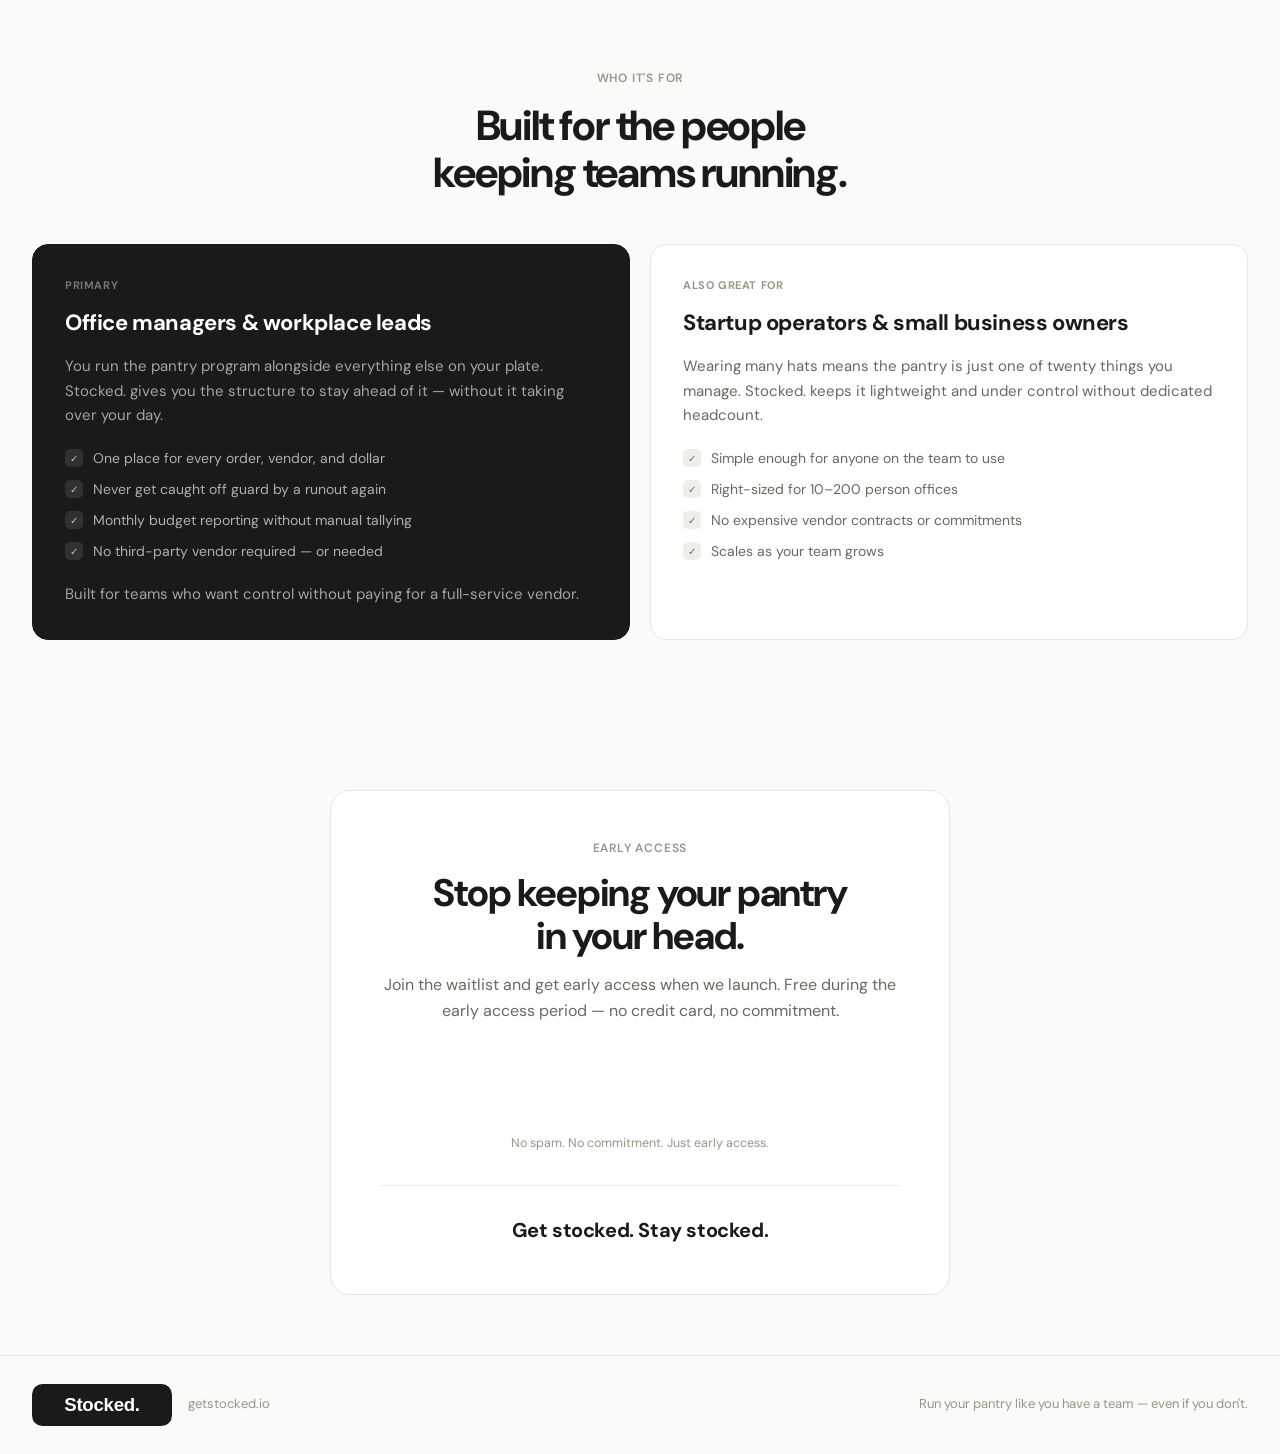
==== commit 99327907: "Move working site to root and fix paths" ====
--- a/index.html
+++ b/index.html
@@ -4,7 +4,7 @@
   <meta charset="UTF-8"/>
   <meta name="viewport" content="width=device-width, initial-scale=1.0"/>
   <title>Stocked. — Run your pantry like you have a team.</title>
-  <link rel="stylesheet" href="./styles_phase2_1.css">
+  <link rel="stylesheet" href="./styles.css">
   <!-- Google tag (gtag.js) -->
 <script async src="https://www.googletagmanager.com/gtag/js?id=G-TZHEDST7VE"></script>
 <script>
--- a/styles.css
+++ b/styles.css
@@ -0,0 +1,1057 @@
+/* ============================================================
+   STOCKED. — Phase 1 merged stylesheet
+   Goal: preserve baseline live site visuals while moving to
+   an external stylesheet with a cleaner token/system layer.
+   ============================================================ */
+
+/* ============================================================
+   1. FONTS
+   ============================================================ */
+@import url('https://fonts.googleapis.com/css2?family=DM+Sans:wght@400;500;600;700&display=swap');
+
+/* ============================================================
+   2. PRIMITIVE TOKENS
+   ============================================================ */
+:root {
+  --ink: #1A1A1A;
+  --ink-soft: #2E2E2E;
+
+  --stone-900: #4A4540;
+  --stone-700: #7C6F5B;
+  --stone-500: #9B9488;
+  --stone-300: #E8E6E1;
+  --stone-100: #F0EEE9;
+
+  --cream: #FAFAF8;
+  --cream-deep: #F2EFE9;
+  --white: #FFFFFF;
+
+  --sage-900: #2A4A38;
+  --sage-700: #3D6B4F;
+  --sage-500: #4A7C59;
+  --sage-100: #EBF4EF;
+
+  --amber-700: #8A5A1A;
+  --amber-500: #C98B3A;
+  --amber-100: #FDF3E3;
+
+  --clay-700: #8C3B38;
+  --clay-500: #B85450;
+  --clay-100: #FAECE7;
+}
+
+/* ============================================================
+   3. SEMANTIC TOKENS
+   Aligned to original site direction: ink-first marketing,
+   sage reserved for supportive/product states.
+   ============================================================ */
+:root {
+  --bg-page: var(--cream);
+  --bg-surface: var(--white);
+  --bg-panel: var(--cream-deep);
+  --bg-subtle: var(--stone-100);
+  --bg-inverse: var(--ink);
+
+  --text-primary: var(--ink);
+  --text-secondary: #6b6860;
+  --text-muted: var(--stone-500);
+  --text-inverse: var(--cream);
+  --text-accent: var(--ink);
+  --text-success: var(--sage-500);
+  --text-warning: var(--amber-700);
+  --text-danger: var(--clay-700);
+
+  --border-default: var(--stone-300);
+  --border-subtle: var(--stone-100);
+  --border-accent: var(--ink);
+  --border-success: var(--sage-500);
+  --border-warning: var(--amber-500);
+  --border-danger: var(--clay-500);
+
+  --action-primary: var(--ink);
+  --action-primary-hover: var(--ink-soft);
+  --action-primary-text: var(--cream);
+  --action-secondary: transparent;
+  --action-secondary-hover: var(--white);
+  --action-secondary-text: var(--ink);
+  --action-ghost-hover: var(--stone-100);
+
+  --space-1: 4px;
+  --space-2: 8px;
+  --space-3: 12px;
+  --space-4: 16px;
+  --space-5: 20px;
+  --space-6: 24px;
+  --space-8: 32px;
+  --space-10: 40px;
+  --space-12: 48px;
+  --space-16: 64px;
+  --space-20: 80px;
+  --space-24: 96px;
+
+  --radius-xs: 2px;
+  --radius-sm: 8px;
+  --radius-md: 12px;
+  --radius-lg: 16px;
+  --radius-pill: 99px;
+
+  --shadow-none: none;
+  --shadow-sm: 0 1px 4px rgba(0,0,0,0.04);
+  --shadow-md: 0 2px 40px rgba(0,0,0,0.06), 0 1px 4px rgba(0,0,0,0.04);
+
+  --font-sans: 'DM Sans', -apple-system, BlinkMacSystemFont, 'Segoe UI', sans-serif;
+
+  --max-width: 1120px;
+  --section-gap: 90px;
+
+  /* Back-compat aliases for baseline site classes */
+  --color-bg: var(--bg-page);
+  --color-surface: var(--bg-surface);
+  --color-ink: var(--text-primary);
+  --color-ink-muted: var(--text-secondary);
+  --color-ink-faint: var(--text-muted);
+  --color-border: var(--border-default);
+  --color-border-light: var(--border-subtle);
+  --color-accent: var(--action-primary);
+  --color-accent-text: var(--action-primary-text);
+  --color-highlight: var(--stone-700);
+  --color-success: var(--sage-500);
+  --color-warning: var(--amber-500);
+  --font: var(--font-sans);
+}
+
+/* ============================================================
+   4. GLOBAL RESETS & BASE STYLES
+   ============================================================ */
+*, *::before, *::after { box-sizing: border-box; margin: 0; padding: 0; }
+html {
+  font-size: 16px;
+  scroll-behavior: smooth;
+  -webkit-font-smoothing: antialiased;
+  -moz-osx-font-smoothing: grayscale;
+}
+body {
+  font-family: var(--font-sans);
+  background: var(--bg-page);
+  color: var(--text-primary);
+  font-size: 16px;
+  line-height: 1.6;
+}
+img, video, svg, iframe { max-width: 100%; display: block; }
+a { color: inherit; text-decoration: none; }
+a:hover { text-decoration: none; }
+
+/* ============================================================
+   5. REUSABLE FOUNDATIONS
+   ============================================================ */
+.container { max-width: var(--max-width); margin: 0 auto; padding: 0 32px; }
+.text-muted { color: var(--color-ink-muted); }
+
+.btn {
+  display: inline-flex;
+  align-items: center;
+  justify-content: center;
+  gap: 6px;
+  padding: 9px 20px;
+  border-radius: var(--radius-sm);
+  font-size: 14px;
+  font-weight: 600;
+  font-family: var(--font);
+  cursor: pointer;
+  border: none;
+  text-decoration: none;
+  transition: all 0.15s;
+  letter-spacing: -0.1px;
+}
+.btn-primary {
+  background: var(--action-primary);
+  color: var(--action-primary-text) !important;
+  box-shadow: 0 2px 8px rgba(0,0,0,0.08);
+}
+.btn-primary:hover {
+  opacity: 0.95;
+  transform: translateY(-2px);
+  box-shadow: 0 6px 16px rgba(0,0,0,0.12);
+}
+.btn-outline {
+  background: transparent;
+  color: var(--action-secondary-text);
+  border: 1px solid var(--border-default);
+}
+.btn-outline:hover { background: var(--bg-surface); }
+.btn-lg { padding: 13px 28px; font-size: 15px; border-radius: var(--radius-md); }
+.btn-nav-cta {
+  padding: 7px 16px;
+  font-size: 13px;
+  border-radius: 10px;
+  box-shadow: none;
+  opacity: 0.92;
+  font-weight: 500;
+}
+.btn-nav-cta:hover {
+  opacity: 1;
+  transform: translateY(-1px);
+  box-shadow: 0 4px 10px rgba(0,0,0,0.08);
+}
+
+
+.mobile-nav-toggle {
+  display: none;
+  width: 42px;
+  height: 42px;
+  border: 1px solid var(--color-border);
+  border-radius: 10px;
+  background: var(--color-surface);
+  align-items: center;
+  justify-content: center;
+  flex-direction: column;
+  gap: 4px;
+  cursor: pointer;
+  flex-shrink: 0;
+}
+.mobile-nav-toggle span {
+  width: 16px;
+  height: 1.5px;
+  background: var(--color-ink);
+  border-radius: 99px;
+  display: block;
+  transition: transform 0.2s ease, opacity 0.2s ease;
+}
+.mobile-nav-toggle.is-open span:nth-child(1) {
+  transform: translateY(5.5px) rotate(45deg);
+}
+.mobile-nav-toggle.is-open span:nth-child(2) {
+  opacity: 0;
+}
+.mobile-nav-toggle.is-open span:nth-child(3) {
+  transform: translateY(-5.5px) rotate(-45deg);
+}
+.mobile-nav-panel {
+  display: none;
+  max-width: var(--max-width);
+  margin: 0 auto;
+  padding: 0 32px 16px;
+  flex-direction: column;
+  gap: 10px;
+}
+.mobile-nav-panel a {
+  text-decoration: none;
+  color: var(--color-ink);
+  font-size: 15px;
+  font-weight: 500;
+  padding: 10px 0;
+  border-bottom: 1px solid var(--color-border-light);
+}
+.mobile-nav-panel .btn {
+  width: 100%;
+  margin-top: 4px;
+  border-bottom: none;
+}
+.mobile-nav-panel.is-open {
+  display: flex;
+}
+
+/* ============================================================
+   6. BASELINE MARKETING SITE STYLES
+   Directly migrated from original working HTML.
+   ============================================================ */
+/* ---- NAV ---- */
+    nav {
+      position: sticky;
+      top: 0px;
+      z-index: 100;
+      background: rgba(250,250,248,0.92);
+      backdrop-filter: blur(12px);
+      border-bottom: 1px solid var(--color-border);
+      padding: 0 32px;
+    }
+    .nav-inner {
+      max-width: var(--max-width);
+      margin: 0 auto;
+      height: 60px;
+      display: flex;
+      align-items: center;
+      justify-content: space-between;
+    }
+    .nav-logo {
+      display: flex;
+      align-items: center;
+    }
+    .nav-logo img {
+      height: 42px; /* adjust as needed */
+      width: auto;
+    }
+      .nav-links {
+      display: flex;
+      align-items: center;
+      gap: 28px;
+      list-style: none;
+    }
+    .nav-links a {
+      font-size: 14px;
+      color: var(--color-ink-muted);
+      text-decoration: none;
+      font-weight: 500;
+      transition: color 0.15s;
+    }
+    .nav-links a:hover { color: var(--color-ink); }
+    .btn {
+      display: inline-flex;
+      align-items: center;
+      justify-content: center;
+      gap: 6px;
+      padding: 9px 20px;
+      border-radius: var(--radius-sm);
+      font-size: 14px;
+      font-weight: 600;
+      font-family: var(--font);
+      cursor: pointer;
+      border: none;
+      text-decoration: none;
+      transition: all 0.15s;
+      letter-spacing: -0.1px;
+    }
+    .btn-primary {
+      background: var(--color-accent);
+      color: #E8E6E1!important;
+      box-shadow: 0 2px 8px rgba(0,0,0,0.08);
+}
+    .btn-primary:hover { opacity: 0.95; transform: translateY(-2px);box-shadow: 0 6px 16px rgba(0,0,0,0.12);
+}
+    .btn-outline {
+      background: transparent;
+      color: var(--color-ink);
+      border: 1px solid var(--color-border);
+    }
+    .btn-outline:hover { background: var(--color-surface); }
+    .btn-lg { padding: 13px 28px; font-size: 15px; border-radius: var(--radius-md); }
+    .btn-nav-cta {
+  padding: 7px 16px;
+  font-size: 13px;
+  border-radius: 10px;
+  box-shadow: none;
+  opacity: 0.92;
+  font-weight: 500;
+}
+
+.btn-nav-cta:hover {
+  opacity: 1;
+  transform: translateY(-1px);
+  box-shadow: 0 4px 10px rgba(0,0,0,0.08);
+}
+
+
+.mobile-nav-toggle {
+  display: none;
+  width: 42px;
+  height: 42px;
+  border: 1px solid var(--color-border);
+  border-radius: 10px;
+  background: var(--color-surface);
+  align-items: center;
+  justify-content: center;
+  flex-direction: column;
+  gap: 4px;
+  cursor: pointer;
+  flex-shrink: 0;
+}
+.mobile-nav-toggle span {
+  width: 16px;
+  height: 1.5px;
+  background: var(--color-ink);
+  border-radius: 99px;
+  display: block;
+  transition: transform 0.2s ease, opacity 0.2s ease;
+}
+.mobile-nav-toggle.is-open span:nth-child(1) {
+  transform: translateY(5.5px) rotate(45deg);
+}
+.mobile-nav-toggle.is-open span:nth-child(2) {
+  opacity: 0;
+}
+.mobile-nav-toggle.is-open span:nth-child(3) {
+  transform: translateY(-5.5px) rotate(-45deg);
+}
+.mobile-nav-panel {
+  display: none;
+  max-width: var(--max-width);
+  margin: 0 auto;
+  padding: 0 32px 16px;
+  flex-direction: column;
+  gap: 10px;
+}
+.mobile-nav-panel a {
+  text-decoration: none;
+  color: var(--color-ink);
+  font-size: 15px;
+  font-weight: 500;
+  padding: 10px 0;
+  border-bottom: 1px solid var(--color-border-light);
+}
+.mobile-nav-panel .btn {
+  width: 100%;
+  margin-top: 4px;
+  border-bottom: none;
+}
+.mobile-nav-panel.is-open {
+  display: flex;
+}
+
+    /* ---- HERO ---- */
+    .hero {
+      padding: 68px 0 60px;
+      text-align: center;
+    }
+    .hero-eyebrow {
+      display: inline-flex;
+      align-items: center;
+      gap: 7px;
+      background: var(--color-surface);
+      border: 1px solid var(--color-border);
+      border-radius: var(--radius-pill);
+      padding: 5px 14px;
+      font-size: 12.5px;
+      font-weight: 600;
+      color: var(--color-ink-muted);
+      margin-bottom: 22px;
+      letter-spacing: 0.1px;
+    }
+    .hero-eyebrow-dot {
+      width: 6px; height: 6px;
+      border-radius: 50%;
+      background: var(--color-success);
+    }
+        .hero-headline {
+      font-size: clamp(36px, 4.3vw, 56px);
+      font-weight: 700;
+      letter-spacing: -1.2px;
+      line-height: 1.08;
+      color: var(--color-ink);
+      max-width: 760px;
+      margin: 0 auto 18px;
+      text-wrap: balance;
+    }
+    .hero-headline em {
+      font-style: normal;
+      color: var(--color-highlight);
+    }
+        .hero-subline {
+      font-size: 17px;
+      color: #5f5b52;
+      max-width: 470px;
+      margin: 0 auto 30px;
+      line-height: 1.62;
+      font-weight: 400;
+    }
+    .hero-cta {
+      display: flex;
+      align-items: center;
+      justify-content: center;
+      gap: 12px;
+      margin-bottom: 16px;
+    }
+    .hero-tagline {
+      font-size: 13px;
+      color: var(--color-ink-faint);
+      letter-spacing: 0.2px;
+    }
+
+    /* ---- DASHBOARD MOCKUP ---- */
+    .mockup-wrap {
+      padding: 0 0 var(--section-gap);
+    }
+    .mockup-frame {
+      background: var(--color-surface);
+      border: 1px solid var(--color-border);
+      border-radius: var(--radius-lg);
+      overflow: hidden;
+      box-shadow: 0 2px 40px rgba(0,0,0,0.06), 0 1px 4px rgba(0,0,0,0.04);
+    }
+    .mockup-bar {
+      background: var(--color-bg);
+      border-bottom: 1px solid var(--color-border-light);
+      padding: 10px 16px;
+      display: flex;
+      align-items: center;
+      gap: 6px;
+    }
+    .mockup-dot { width: 10px; height: 10px; border-radius: 50%; }
+    .mockup-url {
+      background: var(--color-surface);
+      border: 1px solid var(--color-border);
+      border-radius: 6px;
+      padding: 4px 12px;
+      font-size: 12px;
+      color: var(--color-ink-faint);
+      margin: 0 12px;
+      text-align: center;
+    }
+    .dash-inner {
+      display: flex;
+      height: 420px;
+    }
+    .dash-sidebar {
+      width: 180px;
+      min-width: 180px;
+      background: var(--color-surface);
+      border-right: 1px solid var(--color-border-light);
+      padding: 16px 8px;
+    }
+    .dash-logo-pill {
+      background: var(--color-ink);
+      color: #fff;
+      font-weight: 700;
+      font-size: 12px;
+      padding: 5px 11px;
+      border-radius: 8px;
+      display: inline-block;
+      margin: 4px 8px 16px;
+    }
+    .dash-nav-item {
+      display: flex;
+      align-items: center;
+      gap: 8px;
+      padding: 7px 10px;
+      border-radius: 7px;
+      font-size: 12px;
+      color: var(--color-ink-faint);
+      margin-bottom: 2px;
+    }
+    .dash-nav-item.active {
+      background: var(--color-ink);
+      color: #fff;
+      font-weight: 500;
+    }
+    .dash-nav-dot { width: 7px; height: 7px; border-radius: 2px; background: currentColor; opacity: 0.5; flex-shrink: 0; }
+    .dash-main { flex: 1; padding: 20px; overflow: hidden; background: var(--color-bg); }
+    .dash-greeting { font-size: 16px; font-weight: 600; color: var(--color-ink); margin-bottom: 2px; letter-spacing: -0.3px; }
+    .dash-sub { font-size: 11px; color: var(--color-ink-faint); margin-bottom: 16px; }
+    .dash-kpis { display: grid; grid-template-columns: repeat(4,1fr); gap: 10px; margin-bottom: 16px; }
+    .dash-kpi { background: var(--color-surface); border: 1px solid var(--color-border); border-radius: 10px; padding: 12px 14px; }
+    .dash-kpi-label { font-size: 9px; color: var(--color-ink-faint); font-weight: 600; text-transform: uppercase; letter-spacing: 0.4px; margin-bottom: 6px; }
+    .dash-kpi-val { font-size: 18px; font-weight: 600; color: var(--color-ink); letter-spacing: -0.4px; }
+    .dash-kpi-sub { font-size: 10px; color: var(--color-ink-faint); margin-top: 3px; }
+    .dash-prog { height: 3px; background: var(--color-border-light); border-radius: 99px; margin-top: 8px; overflow: hidden; }
+    .dash-prog-fill { height: 100%; border-radius: 99px; background: var(--color-success); }
+    .dash-cols { display: grid; grid-template-columns: 1fr 1fr; gap: 10px; }
+    .dash-card { background: var(--color-surface); border: 1px solid var(--color-border); border-radius: 10px; padding: 12px 14px; }
+    .dash-card-title { font-size: 11px; font-weight: 600; color: var(--color-ink); margin-bottom: 10px; }
+    .dash-bar-row { display: flex; align-items: center; gap: 7px; margin-bottom: 7px; }
+    .dash-bar-label { font-size: 10px; color: var(--color-ink-muted); width: 60px; flex-shrink: 0; }
+    .dash-bar-track { flex: 1; height: 5px; background: var(--color-border-light); border-radius: 99px; overflow: hidden; }
+    .dash-bar-fill { height: 100%; border-radius: 99px; background: var(--color-highlight); }
+    .dash-bar-amt { font-size: 10px; color: var(--color-ink); font-weight: 500; width: 32px; text-align: right; }
+    .dash-table { width: 100%; }
+    .dash-th { font-size: 9px; font-weight: 600; color: var(--color-ink-faint); text-transform: uppercase; letter-spacing: 0.4px; padding-bottom: 7px; border-bottom: 1px solid var(--color-border-light); text-align: left; }
+    .dash-td { font-size: 10px; padding: 7px 0; border-bottom: 1px solid #F8F7F4; color: var(--color-ink); }
+    .dash-badge { display: inline-flex; padding: 2px 7px; border-radius: 99px; font-size: 9px; font-weight: 600; }
+    .dash-badge-green { background: #EBF4EF; color: #2E6644; }
+    .dash-badge-amber { background: #FDF3E3; color: #8A5A1A; }
+
+    /* ---- SECTION SHARED ---- */
+    .section { padding: var(--section-gap) 0; }
+    .section-eyebrow {
+      font-size: 12px;
+      font-weight: 600;
+      text-transform: uppercase;
+      letter-spacing: 0.8px;
+      color: var(--color-ink-faint);
+      margin-bottom: 14px;
+    }
+    .section-headline {
+      font-size: clamp(28px, 3.5vw, 42px);
+      font-weight: 700;
+      letter-spacing: -1.2px;
+      line-height: 1.12;
+      color: var(--color-ink);
+      margin-bottom: 18px;
+    }
+    .section-body {
+      font-size: 17px;
+      color: var(--color-ink-muted);
+      line-height: 1.7;
+      max-width: 540px;
+    }
+
+    /* ---- PROBLEM ---- */
+    .problem-grid {
+      display: grid;
+      grid-template-columns: 1fr 1fr;
+      gap: 56px;
+      align-items: center;
+    }
+    .pain-list { list-style: none; display: flex; flex-direction: column; gap: 16px; margin-top: 32px; }
+    .pain-item {
+      display: flex;
+      align-items: flex-start;
+      gap: 14px;
+      font-size: 15px;
+      color: var(--color-ink-muted);
+      line-height: 1.55;
+    }
+    .pain-icon {
+      width: 30px;
+      height: 30px;
+      border-radius: 8px;
+      background: var(--color-border-light);
+      display: flex;
+      align-items: center;
+      justify-content: center;
+      flex-shrink: 0;
+      margin-top: 1px;
+      font-size: 14px;
+    }
+
+    /* ---- BEFORE / AFTER ---- */
+    .before-after {
+      background: var(--color-surface);
+      border: 1px solid var(--color-border);
+      border-radius: var(--radius-lg);
+      overflow: hidden;
+    }
+    .ba-header {
+      display: grid;
+      grid-template-columns: 1fr 1fr;
+    }
+    .ba-col {
+      padding: 16px 20px;
+      border-bottom: 1px solid var(--color-border);
+    }
+    .ba-col:first-child { border-right: 1px solid var(--color-border); }
+    .ba-label {
+      font-size: 11px;
+      font-weight: 700;
+      text-transform: uppercase;
+      letter-spacing: 0.5px;
+      margin-bottom: 0;
+    }
+    .ba-label.before { color: #B85450; }
+    .ba-label.after { color: var(--color-success); }
+    .ba-body { display: grid; grid-template-columns: 1fr 1fr; }
+    .ba-item {
+      padding: 14px 20px;
+      font-size: 13px;
+      color: var(--color-ink-muted);
+      border-bottom: 1px solid var(--color-border-light);
+      line-height: 1.55;
+    }
+    .ba-item:nth-child(odd) { border-right: 1px solid var(--color-border-light); }
+    .ba-item.positive { color: var(--color-ink); }
+
+    /* ---- HOW IT WORKS ---- */
+    .how-bg {
+      background: var(--color-ink);
+      color: #fff;
+      padding: var(--section-gap) 0;
+    }
+    .how-bg .section-eyebrow { color: rgba(255,255,255,0.35); }
+    .how-bg .section-headline { color: #fff; }
+    .steps-grid {
+      display: grid;
+      grid-template-columns: repeat(3,1fr);
+      gap: 2px;
+      margin-top: 48px;
+      background: rgba(255,255,255,0.08);
+      border-radius: var(--radius-lg);
+      overflow: hidden;
+    }
+    .step {
+      background: rgba(255,255,255,0.04);
+      padding: 32px 28px;
+      transition: background 0.2s;
+    }
+    .step:hover { background: rgba(255,255,255,0.08); }
+    .step-num {
+      font-size: 11px;
+      font-weight: 700;
+      color: rgba(255,255,255,0.3);
+      letter-spacing: 0.5px;
+      margin-bottom: 16px;
+    }
+    .step-icon {
+      width: 40px;
+      height: 40px;
+      border-radius: 10px;
+      background: rgba(255,255,255,0.1);
+      display: flex;
+      align-items: center;
+      justify-content: center;
+      margin-bottom: 16px;
+    }
+    .step-title {
+      font-size: 17px;
+      font-weight: 600;
+      color: #fff;
+      margin-bottom: 10px;
+      letter-spacing: -0.3px;
+    }
+    .step-desc {
+      font-size: 14px;
+      color: rgba(255,255,255,0.5);
+      line-height: 1.6;
+    }
+
+    /* ---- FEATURES ---- */
+    .features-grid {
+      display: grid;
+      grid-template-columns: repeat(3,1fr);
+      gap: 16px;
+      margin-top: 48px;
+    }
+    .feature-card {
+      background: var(--color-surface);
+      border: 1px solid var(--color-border);
+      border-radius: var(--radius-lg);
+      padding: 28px;
+      transition: transform 0.2s, box-shadow 0.2s;
+    }
+    .feature-card:hover {
+      transform: translateY(-2px);
+      box-shadow: 0 8px 24px rgba(0,0,0,0.06);
+    }
+    .feature-icon {
+      width: 40px;
+      height: 40px;
+      border-radius: 10px;
+      background: var(--color-bg);
+      border: 1px solid var(--color-border);
+      display: flex;
+      align-items: center;
+      justify-content: center;
+      margin-bottom: 18px;
+    }
+    .feature-title {
+      font-size: 16px;
+      font-weight: 600;
+      color: var(--color-ink);
+      margin-bottom: 8px;
+      letter-spacing: -0.2px;
+    }
+    .feature-desc {
+      font-size: 14px;
+      color: var(--color-ink-muted);
+      line-height: 1.65;
+    }
+    .feature-tag {
+      display: inline-block;
+      margin-top: 14px;
+      font-size: 11px;
+      font-weight: 600;
+      padding: 3px 10px;
+      border-radius: var(--radius-pill);
+      background: var(--color-border-light);
+      color: var(--color-ink-faint);
+    }
+    .feature-tag.v2 { background: #FDF3E3; color: #8A5A1A; }
+
+    /* ---- WHO IT'S FOR ---- */
+    .who-grid {
+      display: grid;
+      grid-template-columns: 1fr 1fr;
+      gap: 20px;
+      margin-top: 48px;
+    }
+    .who-card {
+      background: var(--color-surface);
+      border: 1px solid var(--color-border);
+      border-radius: var(--radius-lg);
+      padding: 32px;
+    }
+    .who-card.featured {
+      background: var(--color-ink);
+      border-color: var(--color-ink);
+    }
+    .who-label {
+      font-size: 11px;
+      font-weight: 700;
+      text-transform: uppercase;
+      letter-spacing: 0.6px;
+      color: var(--color-ink-faint);
+      margin-bottom: 10px;
+    }
+    .who-card.featured .who-label { color: rgba(255,255,255,0.4); }
+    .who-title {
+      font-size: 22px;
+      font-weight: 700;
+      color: var(--color-ink);
+      letter-spacing: -0.4px;
+      margin-bottom: 14px;
+    }
+    .who-card.featured .who-title { color: #fff; }
+    .who-desc {
+      font-size: 15px;
+      color: var(--color-ink-muted);
+      line-height: 1.65;
+      margin-bottom: 20px;
+    }
+    .who-card.featured .who-desc { color: rgba(255,255,255,0.6); }
+    .who-list { list-style: none; display: flex; flex-direction: column; gap: 10px; }
+    .who-list li {
+      display: flex;
+      align-items: flex-start;
+      gap: 10px;
+      font-size: 14px;
+      color: var(--color-ink-muted);
+      line-height: 1.5;
+    }
+    .who-card.featured .who-list li { color: rgba(255,255,255,0.65); }
+    .who-check {
+      width: 18px; height: 18px;
+      border-radius: 5px;
+      background: var(--color-border-light);
+      display: flex; align-items: center; justify-content: center;
+      flex-shrink: 0; margin-top: 1px;
+      font-size: 10px; color: var(--color-success);
+    }
+    .who-card.featured .who-check { background: rgba(255,255,255,0.1); color: rgba(255,255,255,0.7); }
+
+    /* ---- WAITLIST ---- */
+    .waitlist-section {
+      padding: 60px;
+      text-align: center;
+    }
+    .waitlist-card {
+      background: var(--color-surface);
+      border: 1px solid var(--color-border);
+      border-radius: 20px;
+      padding: 48px;
+      max-width: 620px;
+      margin: 0 auto;
+    }
+    .waitlist-headline {
+      font-size: clamp(28px, 3vw, 40px);
+      font-weight: 700;
+      letter-spacing: -1.2px;
+      line-height: 1.12;
+      color: var(--color-ink);
+      margin-bottom: 14px;
+    }
+    .waitlist-sub {
+      font-size: 16px;
+      color: var(--color-ink-muted);
+      margin-bottom: 18px;
+      line-height: 1.65;
+    }
+    .waitlist-form {
+      display: flex;
+      gap: 10px;
+      max-width: 420px;
+      margin: 0 auto 14px;
+    }
+    .waitlist-input {
+      flex: 1;
+      padding: 12px 16px;
+      border: 1px solid var(--color-border);
+      border-radius: var(--radius-sm);
+      font-size: 15px;
+      font-family: var(--font);
+      background: var(--color-bg);
+      color: var(--color-ink);
+      outline: none;
+      transition: border-color 0.15s;
+    }
+    .waitlist-input:focus { border-color: var(--color-ink); }
+    .waitlist-input::placeholder { color: var(--color-ink-faint); }
+    .waitlist-note {
+      font-size: 12.5px;
+      color: var(--color-ink-faint);
+    }
+    .waitlist-tagline {
+      font-size: 20px;
+      font-weight: 700;
+      color: var(--color-ink);
+      letter-spacing: -0.4px;
+      margin-top: 32px;
+      padding-top: 28px;
+      border-top: 1px solid var(--color-border-light);
+    }
+
+    /* ---- FOOTER ---- */
+    footer {
+      border-top: 1px solid var(--color-border);
+      padding: 28px 32px;
+    }
+    .footer-inner {
+      max-width: var(--max-width);
+      margin: 0 auto;
+      display: flex;
+      align-items: center;
+      justify-content: space-between;
+    }
+    .footer-left { display: flex; align-items: center; gap: 16px; }
+    .footer-tagline { font-size: 13px; color: var(--color-ink-faint); }
+    .footer-right { font-size: 13px; color: var(--color-ink-faint); }
+
+    /* ---- ANIMATIONS ---- */
+    @keyframes fadeUp {
+      from { opacity: 0; transform: translateY(16px); }
+      to   { opacity: 1; transform: translateY(0); }
+    }
+    .hero-eyebrow { animation: fadeUp 0.5s ease both; }
+    .hero-headline { animation: fadeUp 0.5s 0.1s ease both; }
+    .hero-subline  { animation: fadeUp 0.5s 0.2s ease both; }
+    .hero-cta      { animation: fadeUp 0.5s 0.3s ease both; }
+    .hero-tagline  { animation: fadeUp 0.5s 0.4s ease both; }
+
+    
+
+    /* ---- PHASE 2.1 ENHANCEMENTS ---- */
+    @media (min-width: 1280px) {
+      :root { --max-width: 1280px; }
+
+      .container,
+      .footer-inner,
+      .nav-inner,
+      .mobile-nav-panel {
+        max-width: 1280px;
+      }
+
+      .hero-headline {
+        max-width: 780px;
+      }
+
+      .problem-grid {
+        gap: 72px;
+      }
+
+      .mockup-frame {
+        max-width: 1180px;
+        margin: 0 auto;
+      }
+
+      .dash-inner {
+        height: 460px;
+      }
+
+      .dash-main {
+        padding: 24px;
+      }
+
+      .dash-kpis {
+        grid-template-columns: 1.2fr 1fr 1fr 1fr;
+      }
+
+      .features-grid {
+        gap: 20px;
+      }
+    }
+
+    @media (max-width: 980px) {
+      .container {
+        padding: 0 24px;
+      }
+
+      .dash-kpis {
+        grid-template-columns: repeat(2, minmax(0, 1fr));
+      }
+
+      .dash-cols {
+        grid-template-columns: 1fr;
+      }
+
+      .problem-grid {
+        gap: 40px;
+      }
+
+      .waitlist-section {
+        padding: 48px 24px;
+      }
+
+      .waitlist-card {
+        max-width: 720px;
+      }
+    }
+
+    @media (max-width: 768px) {
+      .hero {
+        padding: 52px 0 42px;
+      }
+
+      .hero-headline {
+        font-size: clamp(32px, 8.4vw, 46px);
+        max-width: 13ch;
+        margin-bottom: 14px;
+        letter-spacing: -0.9px;
+      }
+
+      .hero-subline {
+        font-size: 16px;
+        max-width: 28ch;
+        margin-bottom: 24px;
+      }
+
+      .problem-grid, .who-grid, .steps-grid, .features-grid {
+        grid-template-columns: 1fr;
+      }
+
+      .ba-header, .ba-body {
+        grid-template-columns: 1fr 1fr;
+      }
+
+      .ba-col:first-child,
+      .ba-item:nth-child(odd) {
+        border-right: 1px solid var(--color-border);
+      }
+
+      .ba-col,
+      .ba-item {
+        padding: 12px 14px;
+      }
+
+      .ba-item {
+        font-size: 12px;
+      }
+
+      .dash-inner {
+        height: auto;
+        flex-direction: column;
+      }
+
+      .dash-sidebar {
+        width: 100%;
+        min-width: unset;
+        display: flex;
+        gap: 6px;
+        padding: 10px;
+        overflow-x: auto;
+      }
+
+      .dash-kpis {
+        grid-template-columns: 1fr 1fr;
+      }
+
+      .dash-kpi {
+        min-width: 0;
+      }
+
+      nav .nav-links {
+        display: none;
+      }
+
+      .waitlist-section {
+        padding: 40px 16px 52px;
+      }
+
+      .waitlist-card {
+        width: min(100%, 680px);
+        padding: 32px 24px;
+      }
+
+      .waitlist-form {
+        flex-direction: column;
+      }
+    }
+
+    @media (max-width: 480px) {
+      .hero-headline {
+        max-width: 12.5ch;
+      }
+
+      .dash-kpis {
+        grid-template-columns: 1fr;
+      }
+
+      .waitlist-card {
+        padding: 28px 20px;
+      }
+    }
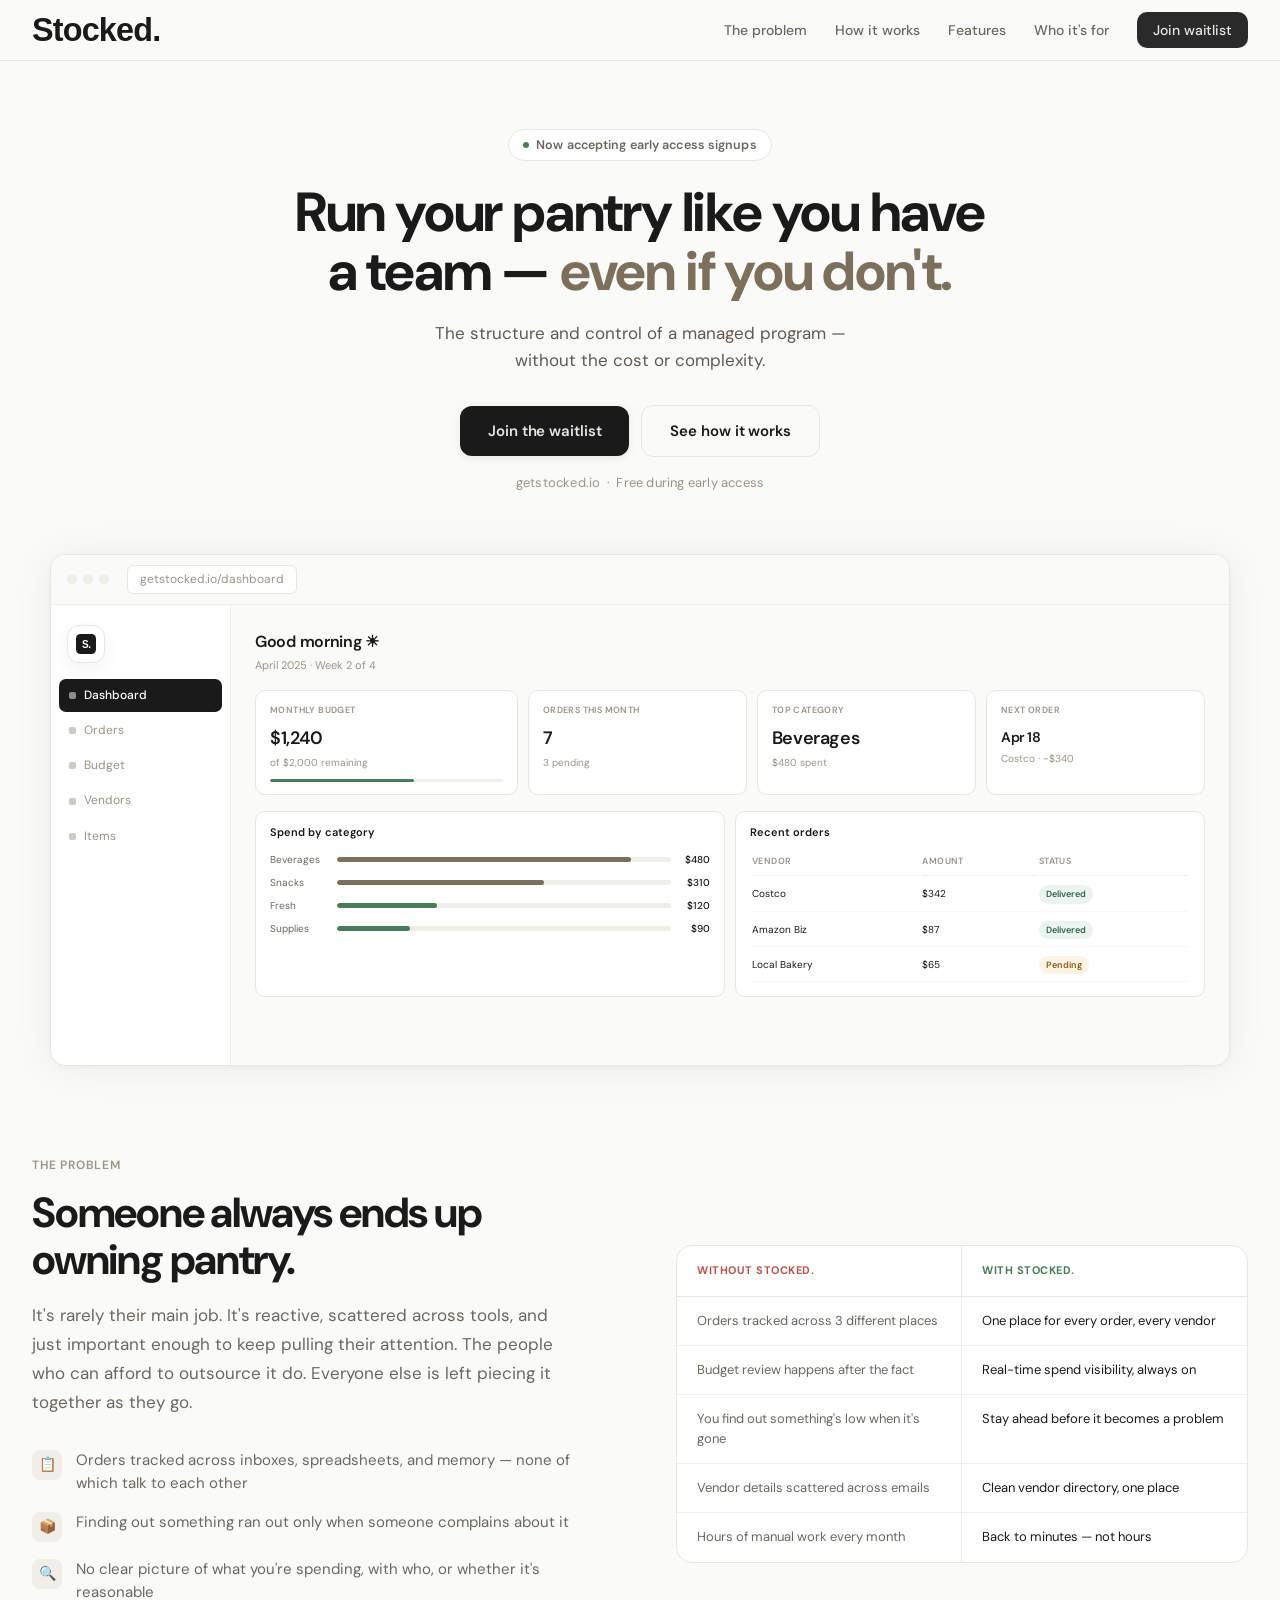
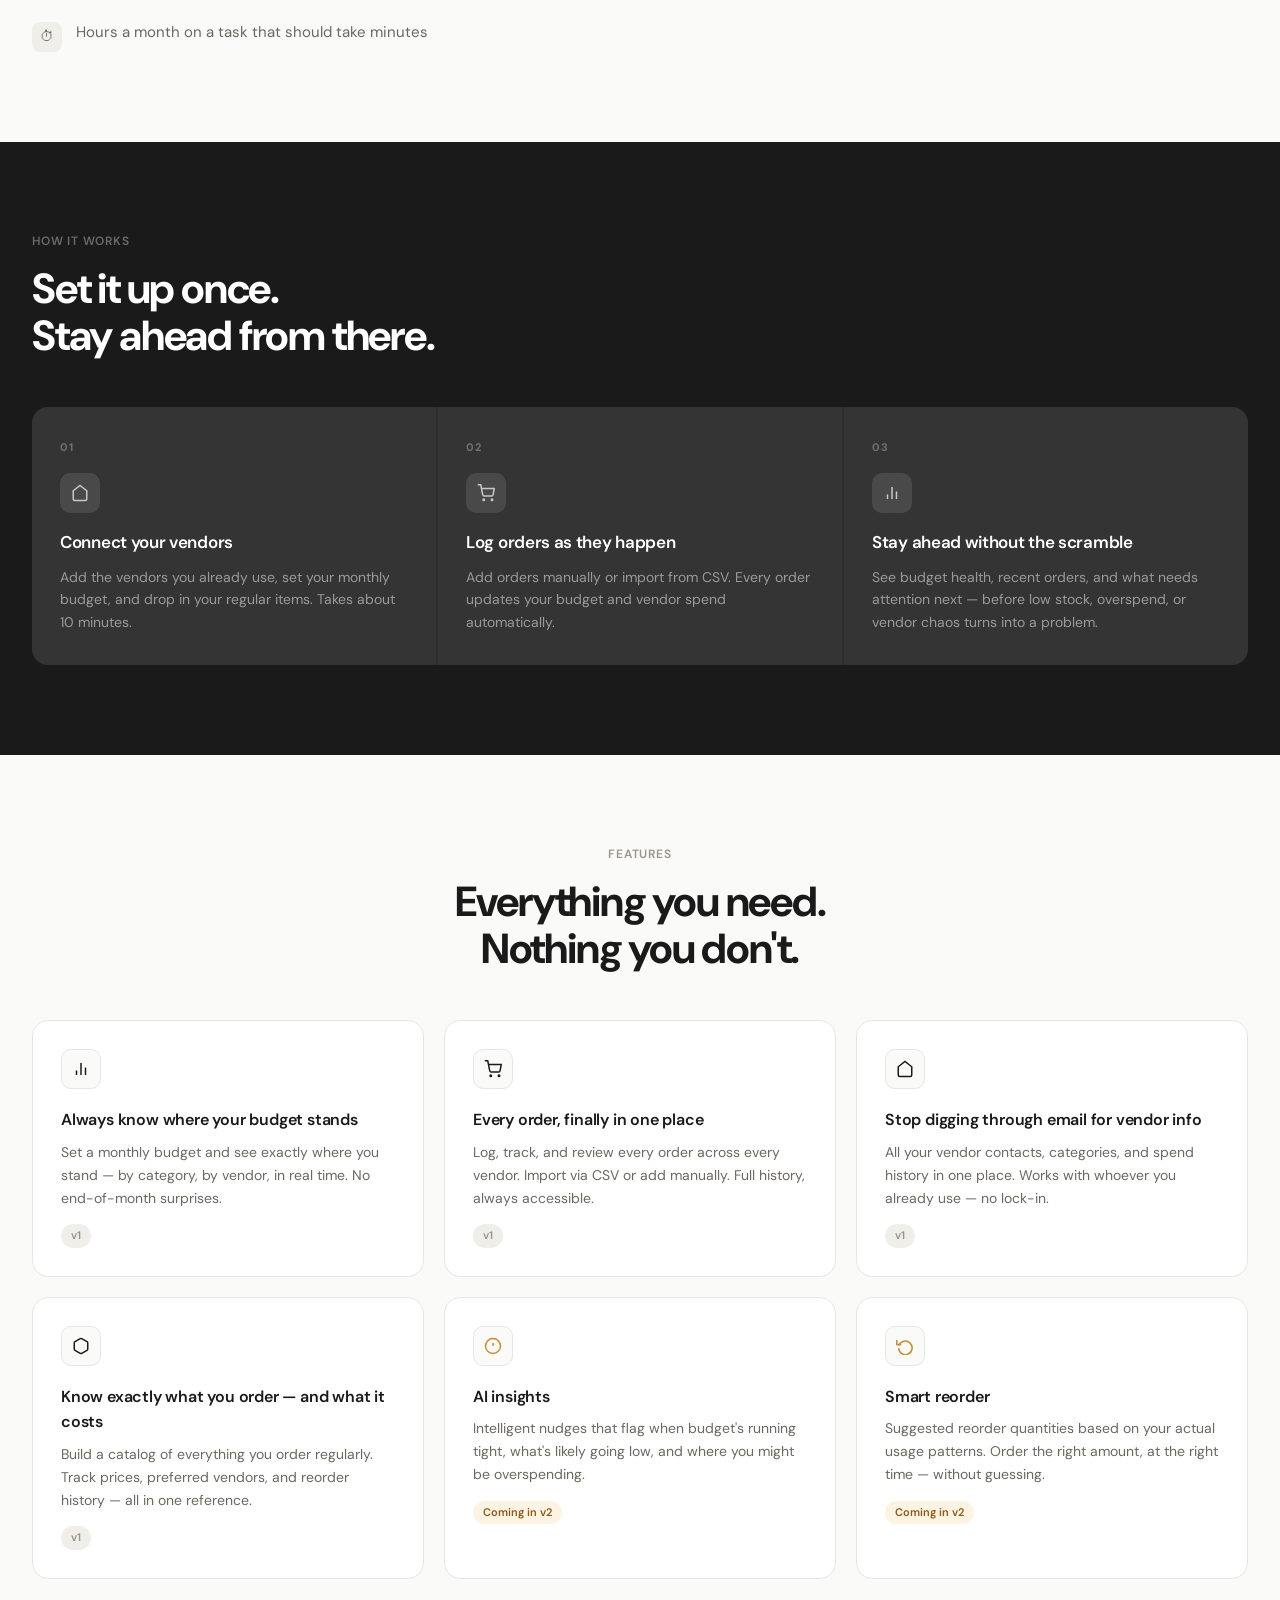
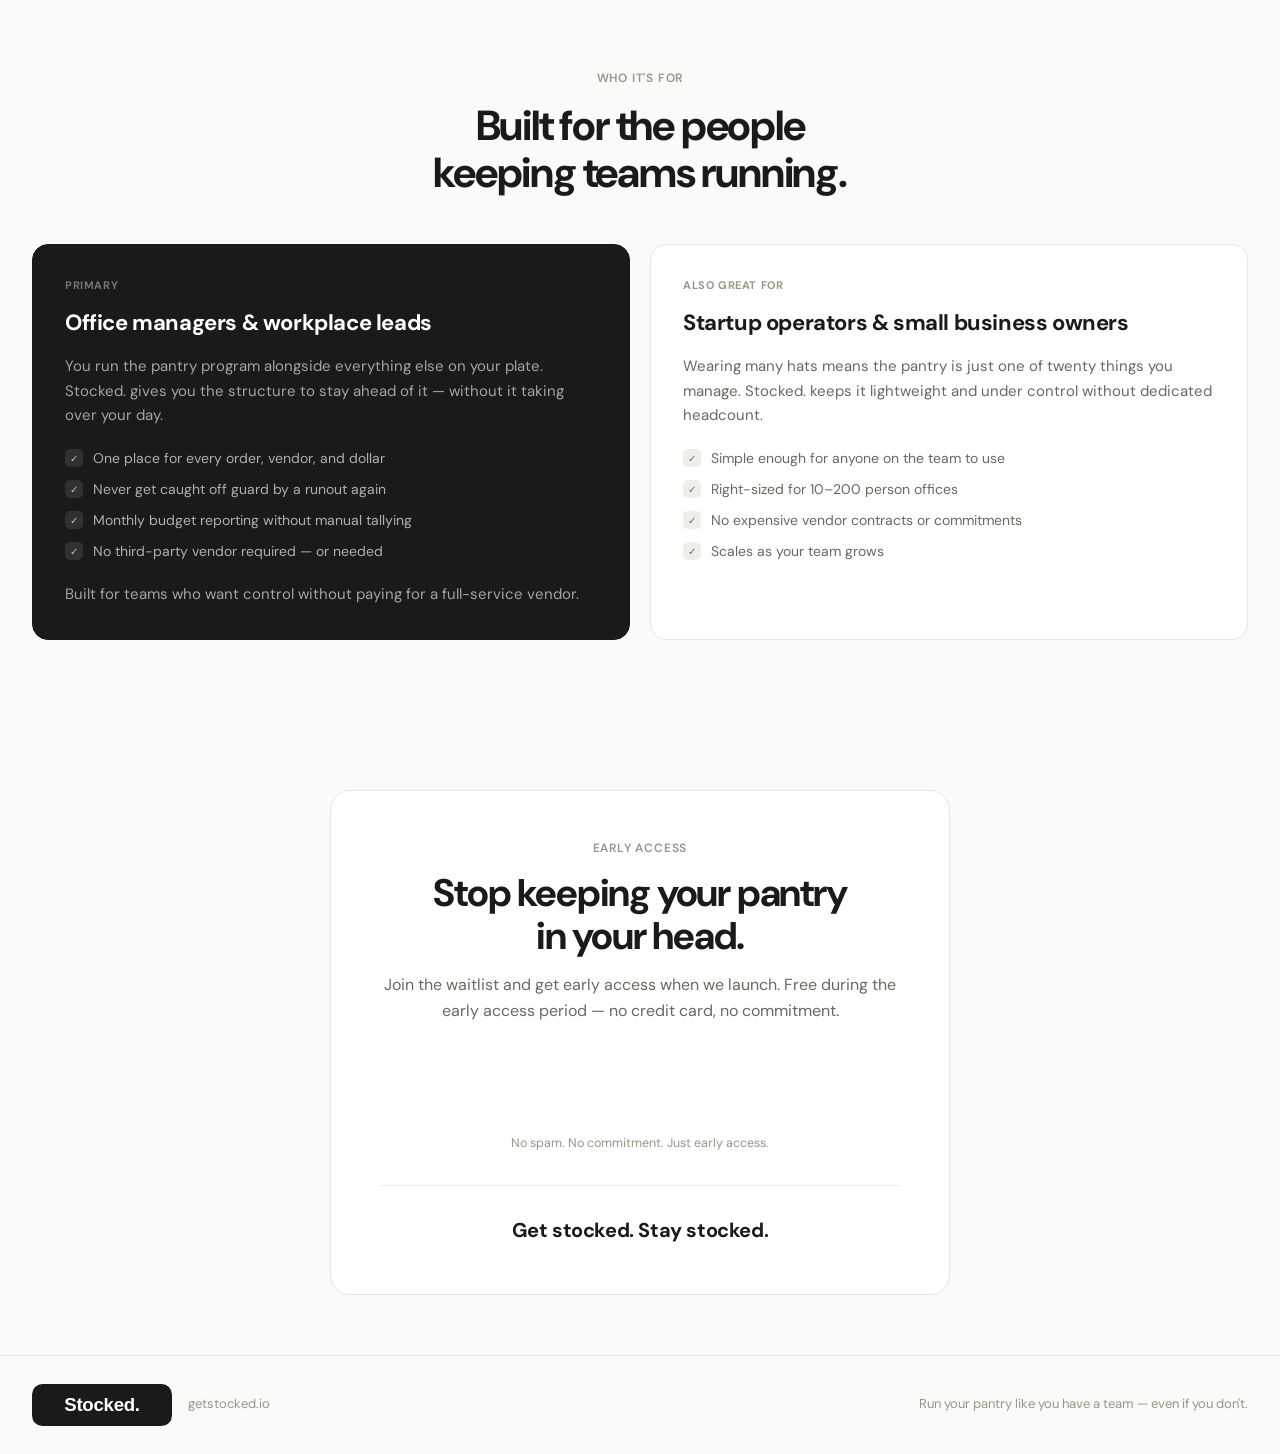
==== commit d4affca8: "Clean up project structure, add app workspace, and refine mobile UI" ====
--- a/index.html
+++ b/index.html
@@ -20,7 +20,7 @@
 <nav>
   <div class="nav-inner">
     <a href="#" class="nav-logo">
-  <img src="/Logos/stocked-wordmark-black.svg" alt="Stocked logo" />
+  <img src="./assets/logos/stocked-wordmark-black.svg" alt="Stocked logo" />
 </a>
     <button class="mobile-nav-toggle" type="button" aria-expanded="false" aria-controls="mobile-nav" aria-label="Open navigation">
       <span></span>
@@ -79,7 +79,9 @@
       </div>
       <div class="dash-inner">
         <div class="dash-sidebar">
-          <div class="dash-logo-pill">Stocked.</div>
+          <div class="dash-logo-mark">
+            <img src="./assets/logos/stocked-icon-black.svg" alt="Stocked icon" />
+          </div>
           <div class="dash-nav-item active"><div class="dash-nav-dot"></div> Dashboard</div>
           <div class="dash-nav-item"><div class="dash-nav-dot"></div> Orders</div>
           <div class="dash-nav-item"><div class="dash-nav-dot"></div> Budget</div>
@@ -344,7 +346,7 @@
   <div class="footer-inner">
     <div class="footer-left">
       <div class="nav-logo">
-        <img src="/Logos/stocked-pill-black.svg" alt="Stocked logo" />
+        <img src="./assets/logos/stocked-pill-black.svg" alt="Stocked logo" />
       </div>
       <span class="footer-tagline">getstocked.io</span>
     </div>
--- a/styles.css
+++ b/styles.css
@@ -497,15 +497,23 @@
       border-right: 1px solid var(--color-border-light);
       padding: 16px 8px;
     }
-    .dash-logo-pill {
-      background: var(--color-ink);
-      color: #fff;
-      font-weight: 700;
-      font-size: 12px;
-      padding: 5px 11px;
-      border-radius: 8px;
-      display: inline-block;
+    .dash-logo-mark {
+      width: 38px;
+      height: 38px;
       margin: 4px 8px 16px;
+      border-radius: 12px;
+      background: var(--color-surface);
+      border: 1px solid var(--color-border);
+      display: inline-flex;
+      align-items: center;
+      justify-content: center;
+      box-shadow: 0 6px 18px rgba(0,0,0,0.05);
+      flex-shrink: 0;
+    }
+    .dash-logo-mark img {
+      width: 20px;
+      height: 20px;
+      display: block;
     }
     .dash-nav-item {
       display: flex;
@@ -969,7 +977,7 @@
 
       .hero-headline {
         font-size: clamp(32px, 8.4vw, 46px);
-        max-width: 13ch;
+        max-width: 15.5ch;
         margin-bottom: 14px;
         letter-spacing: -0.9px;
       }
@@ -1007,13 +1015,57 @@
         flex-direction: column;
       }
 
+      .mockup-frame {
+        border-radius: 24px;
+        background: linear-gradient(180deg, #f8f6f1 0%, #efebe3 100%);
+      }
+
+      .mockup-bar {
+        display: none;
+      }
+
       .dash-sidebar {
         width: 100%;
         min-width: unset;
         display: flex;
-        gap: 6px;
-        padding: 10px;
-        overflow-x: auto;
+        align-items: center;
+        flex-wrap: wrap;
+        gap: 8px;
+        padding: 12px;
+        overflow: visible;
+        border-right: none;
+        border-bottom: 1px solid var(--color-border-light);
+        background: rgba(255,255,255,0.92);
+        backdrop-filter: blur(10px);
+      }
+
+      .dash-logo-mark {
+        margin: 0 4px 0 0;
+        width: 34px;
+        height: 34px;
+        border-radius: 10px;
+      }
+
+      .dash-logo-mark img {
+        width: 18px;
+        height: 18px;
+      }
+
+      .dash-nav-item {
+        margin-bottom: 0;
+        padding: 8px 10px;
+        font-size: 11px;
+        white-space: nowrap;
+        background: var(--color-surface);
+        border: 1px solid var(--color-border-light);
+      }
+
+      .dash-nav-item.active {
+        border-color: var(--color-ink);
+      }
+
+      .dash-main {
+        padding: 16px;
       }
 
       .dash-kpis {
@@ -1044,7 +1096,23 @@
 
     @media (max-width: 480px) {
       .hero-headline {
-        max-width: 12.5ch;
+        max-width: 14.5ch;
+        font-size: clamp(30px, 9vw, 40px);
+      }
+
+      .dash-sidebar {
+        padding: 10px;
+        gap: 6px;
+      }
+
+      .dash-logo-mark {
+        width: 32px;
+        height: 32px;
+      }
+
+      .dash-nav-item {
+        padding: 7px 9px;
+        font-size: 10.5px;
       }
 
       .dash-kpis {
